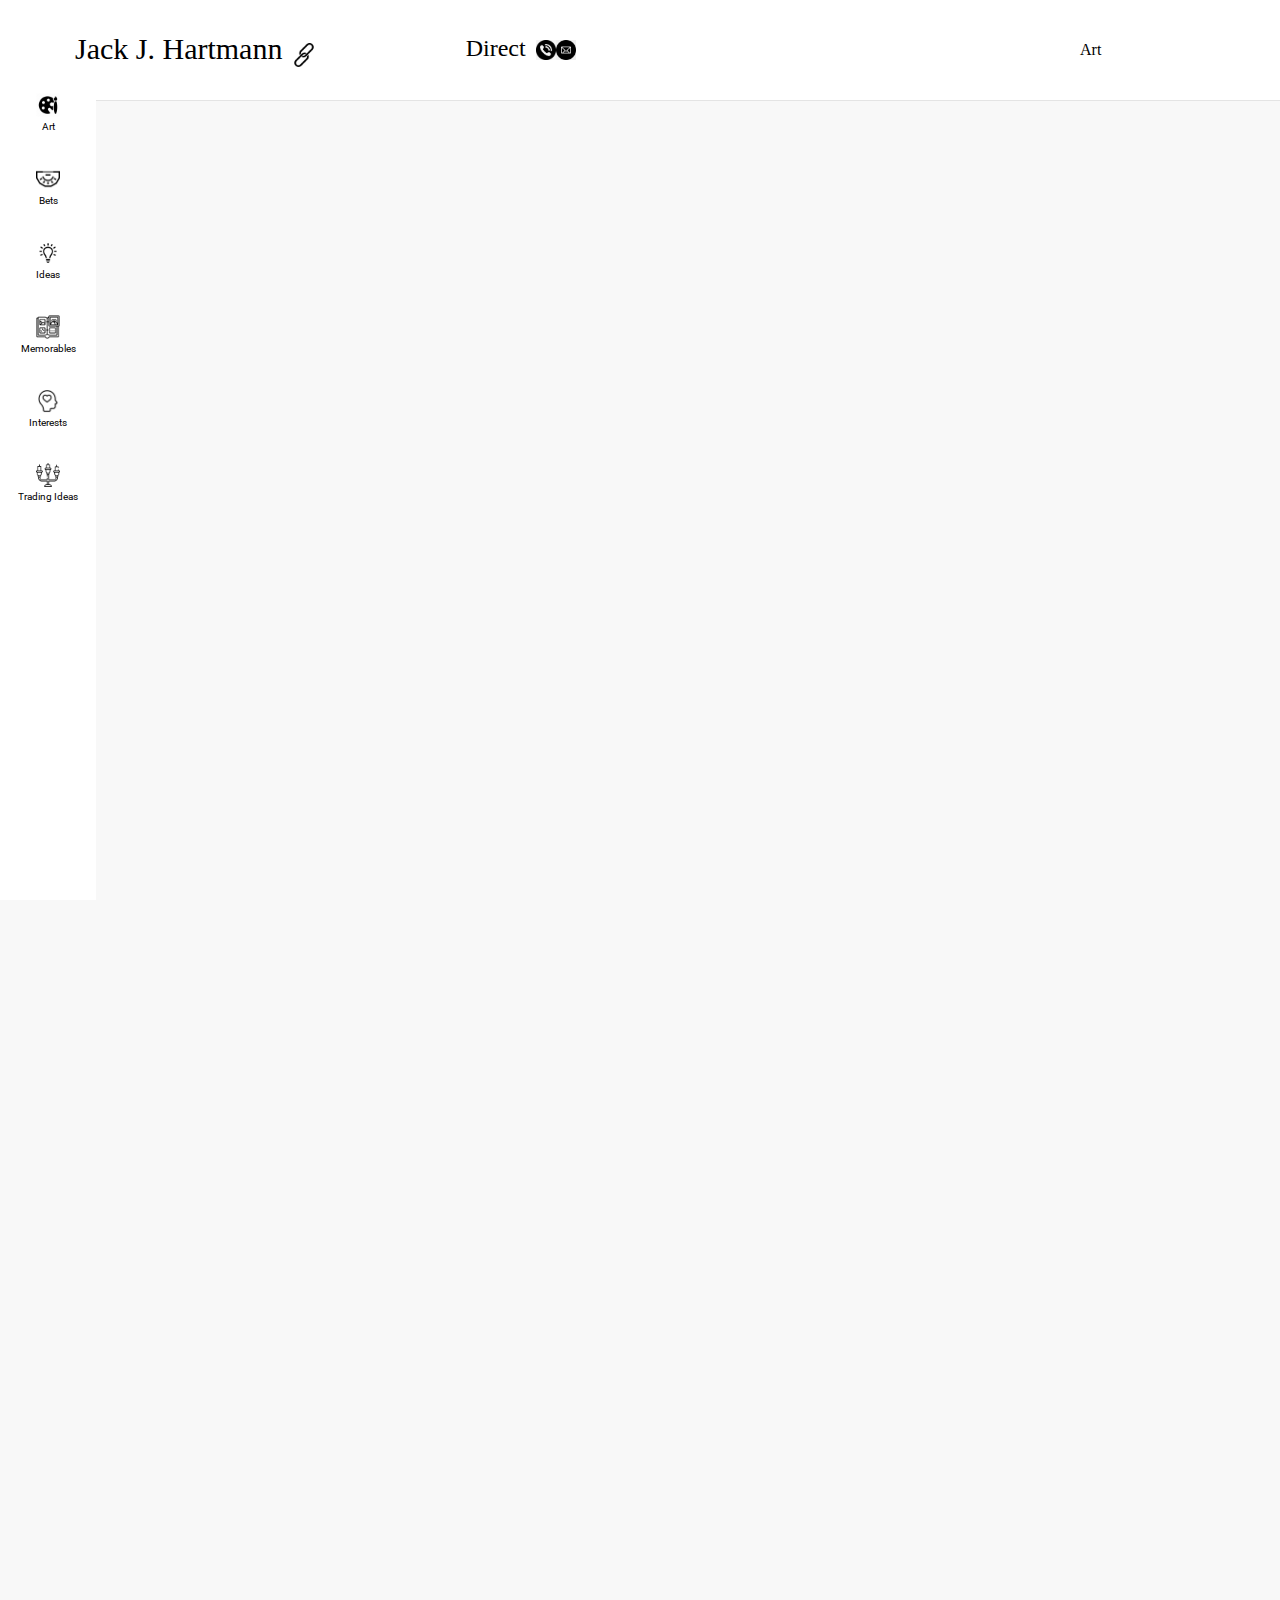
==== art.html @ b23e01bb "Add files via upload" ====
<!DOCTYPE html>
<html>
  <head>
    <title>Jack Hartmann</title>

    <link rel="preconnect" href="https://fonts.googleapis.com">
    <link rel="preconnect" href="https://fonts.gstatic.com" crossorigin>
    <link href="https://fonts.googleapis.com/css2?family=Roboto:wght@400;500;700&display=swap" rel="stylesheet">
    <link rel="preconnect" href="https://fonts.googleapis.com">
    <link rel="preconnect" href="https://fonts.gstatic.com" crossorigin>
    <link href="https://fonts.googleapis.com/css2?family=Satisfy&display=swap" rel="stylesheet">
    <link rel="stylesheet" href="styles/general.css">
    <link rel="stylesheet" href="styles/mainbody.css">
    <link rel="stylesheet" href="styles/header.css">
    <link rel="stylesheet" href="styles/sidebar.css">

  </head>
  <body>
    <div class="header">
      <div class="left-section">
        <div class="name-link">
          <a href="./index.html">
            <div class="my-name">Jack J. Hartmann</div>
          </a>
        </div>

        <div class="links-icon-container">
          <button class="links-button">        
            <img class="links-icon" 
            src="icons/links-icon.webp">
            <div class="tooltip"> 
              <div class="twitter">Twitter: &#64; jackhartmann</div>
            </div>
          </button>
        </div>

      </div>
      
      <div class="middle-section">
        <div class="direct">
          Direct
        </div>
        <button class="phone-number-button">
          <img class="phone-number-icon" src="icons/phone-number-icon.jpg">
          <div class="tooltip">(651)-274-2830</div>
        </button>
        <button class="email-address-button">
          <img class="email-address-icon" src="icons/email-address-icon.png">
          <div class="tooltip">jackhartmann1997@gmail.com</div>
        </button>
      </div>

      <div class="right-section">
        <div class="Credentials">
          Art
        </div>
      </div>
    
    </div>


    <div class="sidebar">
      <div class="sidebar-link">
        <img src="icons/art-icon.jpg">
        <a href="./art.html">
          <div>Art</div>
        </a>
      </div>
      <div class="sidebar-link">
        <img src="icons/bets-icon.png">
        <a href="./bets.html">
          <div>Bets</div>
        </a>
      </div>
      <div class="sidebar-link">
        <img src="icons/white-ideas.png">
        <a href="./ideas.html">
          <div>Ideas</div>
        </a>
      </div>
      <div class="sidebar-link">
        <img src="icons/memories.png">
        <a href="./memorables.html">
          <div>Memorables</div>
        </a>
      </div>
      <div class="sidebar-link">
        <img src="icons/passion-icon.png">
        <a href="./passions.html">
          <div>Interests</div>
        </a>
      </div>
      <div class="sidebar-link">
        <img src="icons/candles-icon.png">
        <a href="./tradingideas.html">
          <div>Trading Ideas</div>
        </a>
      </div>

    </div>
   

    <div class="video-grid" >

    </div>
    

  </body>
</html>
---- styles/general.css ----
p{
  font-family: Roboto, Arial; 
  margin-top: 0;
  margin-bottom: 0;
}

body{
  margin: 0; 
  padding-top: 80px; 
  padding-left: 96px; 
  padding-right: 24px; 
  background-color: rgb(248,248,248);
  padding-bottom: 3000px;
}
---- styles/mainbody.css ----
.thumbnail{
  width: 100%; 
}



.video-title{
  margin-top: 0; 
  font-size: 14px;
  font-weight: 500; 
  line-height: 20px; 
  margin-bottom: 10px; 
}


.video-info-grid{
  display: grid;
  grid-template-columns: 50px 1fr;
}



.channel-picture{

}

.video-info{

}

.profile-picture{
  width: 36px; 
  border-radius: 50px
}

.thumbnail-row{
  margin-bottom: 8px;
  position: relative; 
}

.video-author, 
.video-stats{
  font-size: 12px; 
  color: rgb(96,96,96);
}

.video-author{
  margin-bottom: 4px; 
}

.video-grid{
  display: grid;
  grid-template-columns: 1fr 1fr 1fr; 
  column-gap: 16px; 
  row-gap: 40px; 
}

.video-time{
  font-family: Roboto, Arial;
  font-size: 12px; 
  font-weight: 500; 
  padding-left: 4px;
  padding-right: 4px;
  padding-top: 4px;
  padding-bottom: 4px;
  border-radius: 2px; 
  background-color: black;
  color: white; 
  position: absolute; 
  bottom: 8px;
  right: 5px; 
}
---- styles/header.css ----
.header{
  height: 100px;

  display: flex; 
  flex-direction: row; 
  justify-content: space-between; 
  position: fixed; 
  top: 0;
  left: 0;
  right: 0; 
  z-index: 100; 
  background-color: white;
  border-bottom-width: 1px; 
  border-bottom-style: solid;
  border-bottom-color: rgb(228,228,228);
}

.left-section{
  margin-left: 75px;
  display: flex;
  align-items: center; 
}

.name-link a{
  color: black;
  text-decoration: none;
}

.links-button{
  margin-left: 10px; 
  margin-top: 10px; 
  height: 24px;
  width: 24px;
  border-style: none; 
  position: relative; 
  display: flex;
  justify-content: center; 
  align-items: center; 
  background-color: white;
  cursor: pointer;
}

.links-button .tooltip {
  position: absolute; 
  background-color: grey; 
  color: white; 
  padding-top: 4px; 
  padding-bottom: 4px; 
  padding-left: 8px; 
  padding-right: 8px; 
  border-radius: 2px; 
  font-size: 12px; 
  bottom: -30px; 
  opacity: 0; 
  transition: opacity 0.15s; 
  pointer-events: none; 
  white-space: nowrap;
}

.links-button:hover .tooltip {
  opacity: 1; 
}

.my-name{
  height: 36px; 
  font-size: 30px; 
}



.links-icon{
  height: 24px;
  margin-left: 24px;
  margin-right: 20px; 
  position: absolute; 
  right: -22px;
  padding-left: 2px; 
  padding-right: 2px; 
  padding-top: 2px;
  padding-bottom: 2px; 


}

.links-icon-container{
  position: relative; 
}


.middle-section{
  flex: 1; 
  margin-left: 70px; 
  margin-right: 35px; 
  max-width: 500px; 
  display: flex;
  align-items: center; 
}

.direct{
  height: 30px; 
  font-size: 24px; 
  background-color: white;
  margin-right: 10px; 
}


.phone-number-button{
  height: 20px;
  width: 20px;
  border-style: none; 
}

.phone-number-icon{
  height: 20px;
}

.email-address-button{
  height: 20px;
  width: 20px;
  border-style: none; 
}

.email-address-icon{
  height: 20px;
}

.phone-number-button, 
.email-address-button{
  position: relative; 
  display: flex;
  justify-content: center; 
  align-items: center; 
}

.phone-number-button .tooltip, .email-address-button .tooltip {
  position: absolute; 
  background-color: grey; 
  color: white; 
  padding-top: 4px; 
  padding-bottom: 4px; 
  padding-left: 8px; 
  padding-right: 8px; 
  border-radius: 2px; 
  font-size: 12px; 
  bottom: -30px; 
  opacity: 0; 
  transition: opacity 0.15s; 
  pointer-events: none; 
  white-space: nowrap;
}

.phone-number-button:hover .tooltip, .email-address-button:hover .tooltip {
  opacity: 1; 
}



.right-section{
  width: 180px; 
  margin-right: 20px; 
  display: flex;
  align-items: center; 
  justify-content: space-between;
  margin-right: 20px; 
  flex-shrink: 0;
}
---- styles/sidebar.css ----
.sidebar{
  position: fixed; 
  left: 0; 
  bottom: 0;
  top: 70px; 
  background-color: white;
  width: 96px; 
  z-index: 200; 
  padding-top: 5px; 
}

.sidebar-link a{
color:black; 
text-decoration: none;
}

.sidebar-link{
  height: 74px; 
  display: flex;
  justify-content: center; 
  align-items: center; 
  flex-direction: column; 
  cursor: pointer; 
}

.sidebar-link:hover {
  background-color: rgb(235,235,235); 
}

.sidebar-link img {
  height: 24px; 
  margin-bottom: 4px; 
}

.sidebar-link div{
  font-family: Roboto, Arial;
  font-size: 10px; 
}
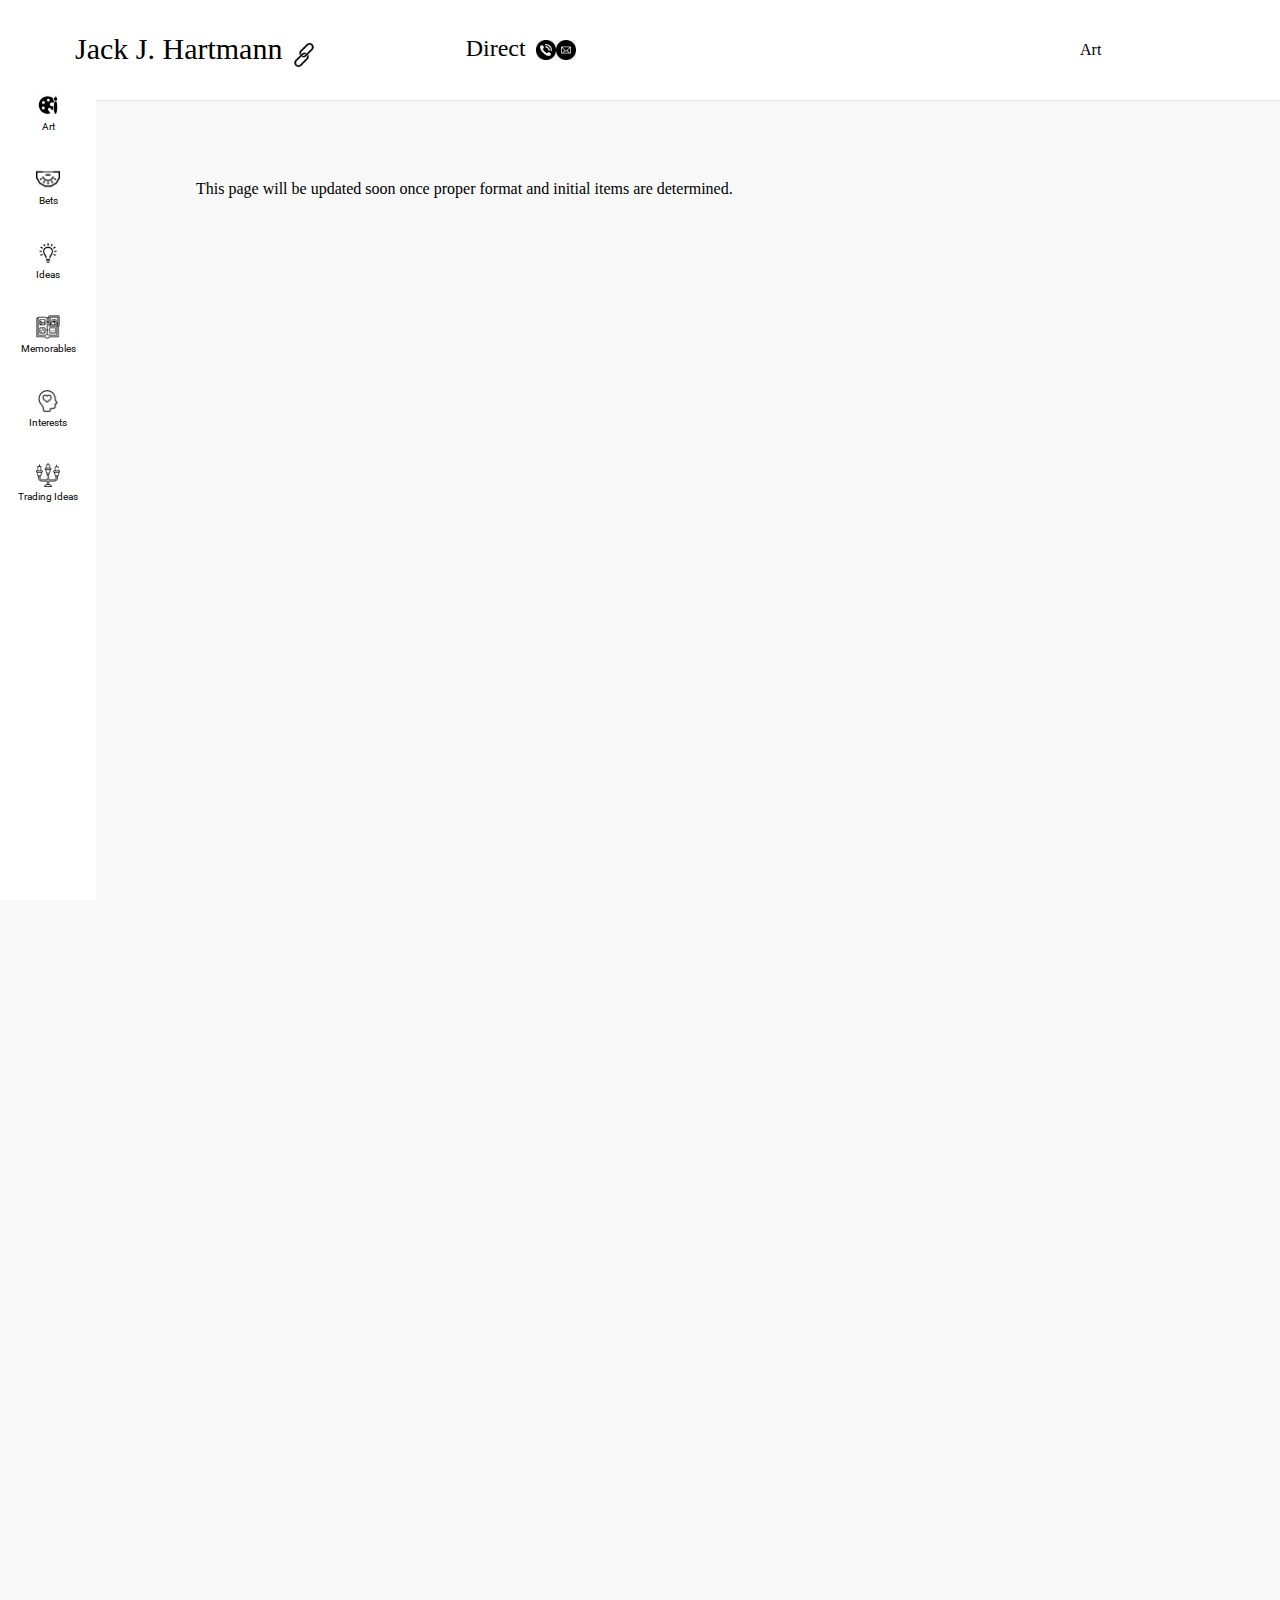
==== commit fe95e11c: "Add files via upload" ====
--- a/art.html
+++ b/art.html
@@ -100,8 +100,8 @@
     </div>
    
 
-    <div class="video-grid" >
-
+    <div class="art-body" >
+      This page will be updated soon once proper format and initial items are determined. 
     </div>
     
 
--- a/styles/mainbody.css
+++ b/styles/mainbody.css
@@ -71,4 +71,82 @@
   position: absolute; 
   bottom: 8px;
   right: 5px; 
+}
+
+.bet-list{
+  padding-top: 100px; 
+  padding-left: 100px; 
+}
+
+.bet-1-description{
+  padding-left: 40px; 
+  padding-top: 40px; 
+}
+
+.BTC-sim{
+padding-left: 40px; 
+padding-top: 40px; 
+}
+
+.BTC-sim-description{ 
+  padding-top: 40px; 
+}
+
+.ideas-list{
+  padding-top: 100px; 
+  padding-left: 100px; 
+}
+
+.Tesla-Chart-Img{
+  padding-top: 40px; 
+  padding-left: 40px; 
+}
+
+.Tesla-Chart{
+  width:1000px; 
+}
+
+.tesla-chart-description{
+  padding-top: 40px; 
+}
+
+.tesla-chart-closing{
+  padding-top: 20px; 
+}
+
+.btc-luck{
+  padding-top: 80px; 
+}
+
+.btc-chart-img{
+  padding-top: 40px; 
+  padding-left:40px;
+}
+
+.btc-chart{
+  width: 1000px; 
+}
+
+.btc-chart-description{
+  padding-top: 40px; 
+}
+
+.interests-body{
+  padding-top: 100px;
+  padding-left: 100px; 
+}
+
+.memorables-body{
+  padding-left: 100px; 
+  padding-top: 100px; 
+}
+
+.ideas-body{
+  padding-left: 100px; 
+  padding-top: 100px; 
+}
+
+.art-body{
+  padding-left: 100px; 
+  padding-top: 100px; 
 }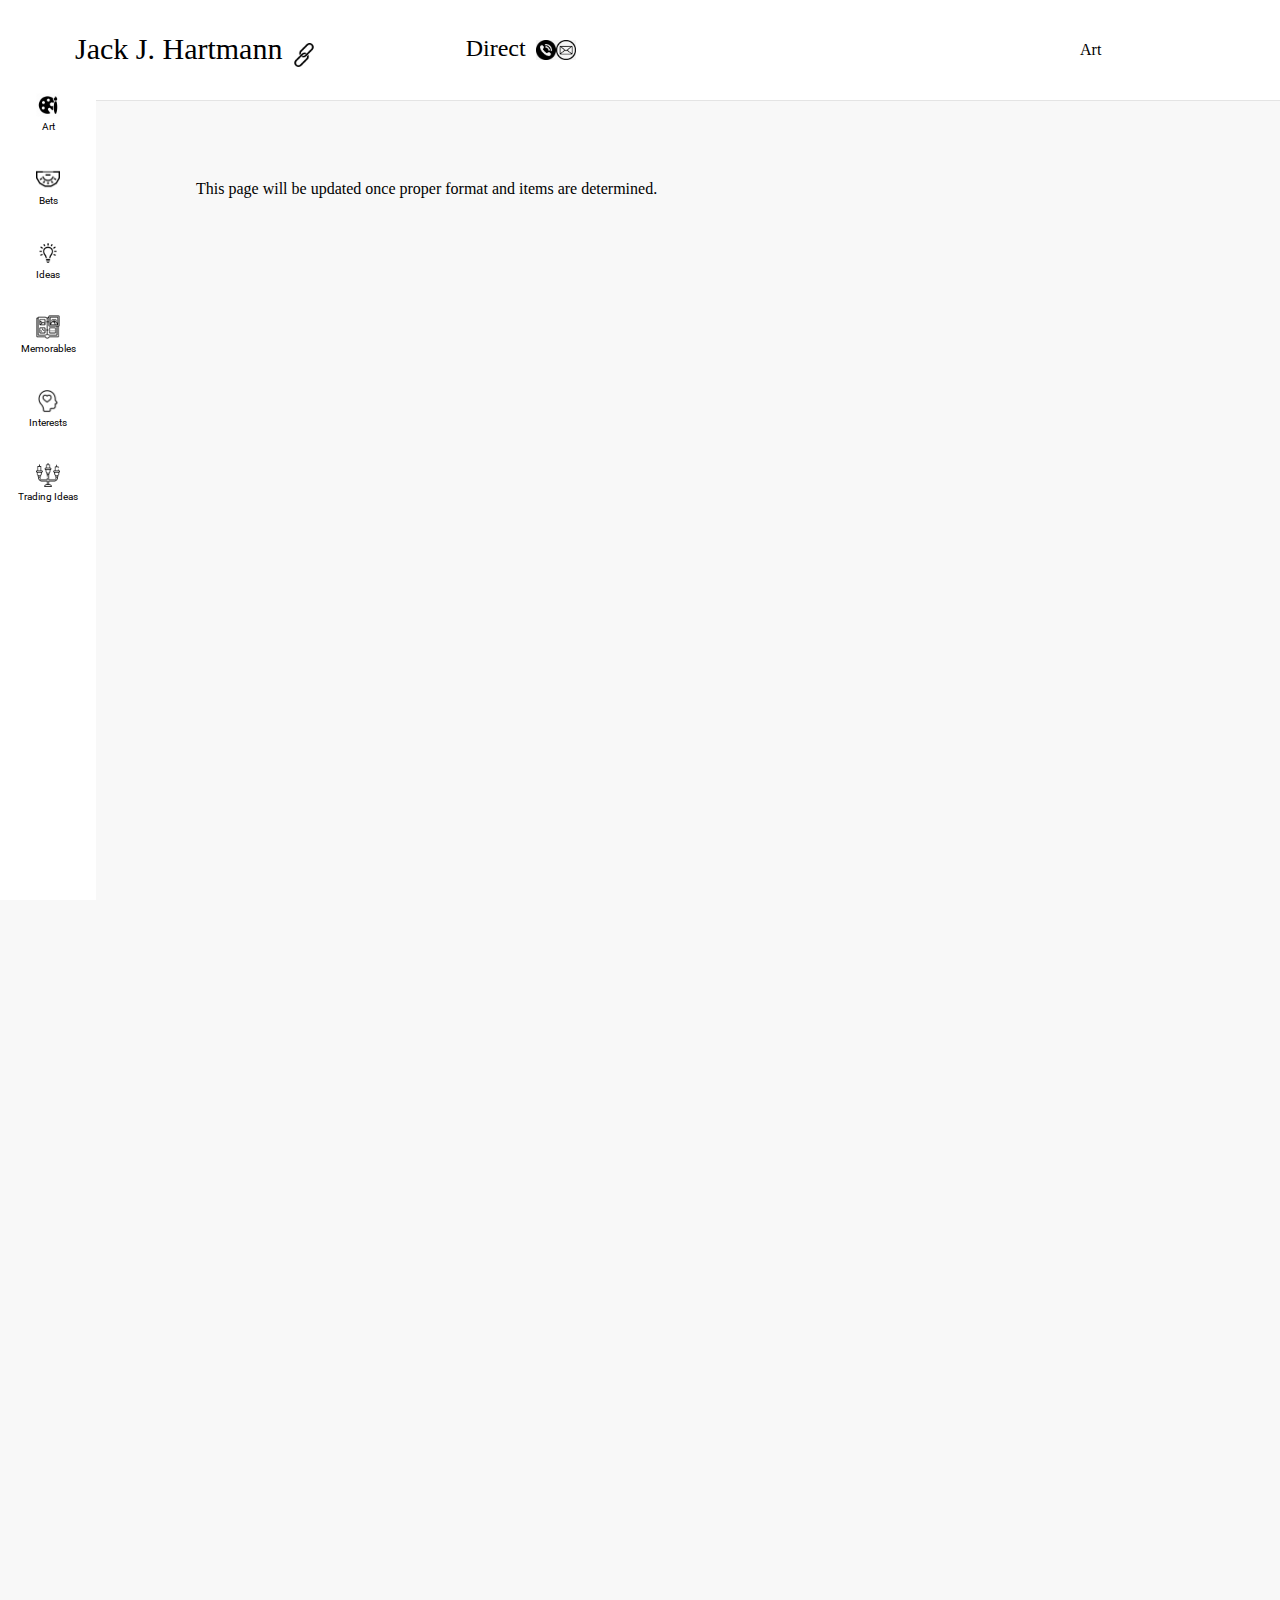
==== commit 07b1af66: "Add files via upload" ====
--- a/art.html
+++ b/art.html
@@ -45,7 +45,7 @@
           <div class="tooltip">(651)-274-2830</div>
         </button>
         <button class="email-address-button">
-          <img class="email-address-icon" src="icons/email-address-icon.png">
+          <img class="email-address-icon" src="icons/email-address-icon.jpg">
           <div class="tooltip">jackhartmann1997@gmail.com</div>
         </button>
       </div>
@@ -101,7 +101,7 @@
    
 
     <div class="art-body" >
-      This page will be updated soon once proper format and initial items are determined. 
+      This page will be updated once proper format and items are determined. 
     </div>
     
 
--- a/styles/mainbody.css
+++ b/styles/mainbody.css
@@ -73,12 +73,17 @@
   right: 5px; 
 }
 
-.bet-list{
+.bet-list,
+.ideas-list{
   padding-top: 100px; 
   padding-left: 100px; 
 }
 
-.bet-1-description{
+.bet-1-description,
+.idea-1-description,
+.idea-2-description, 
+.idea-3-description,
+.idea-1-description-cont{
   padding-left: 40px; 
   padding-top: 40px; 
 }
@@ -149,4 +154,12 @@
 .art-body{
   padding-left: 100px; 
   padding-top: 100px; 
+}
+
+.tesla-update{
+  padding-top: 80px; 
+}
+
+.format-notice{
+  padding-bottom: 20px; 
 }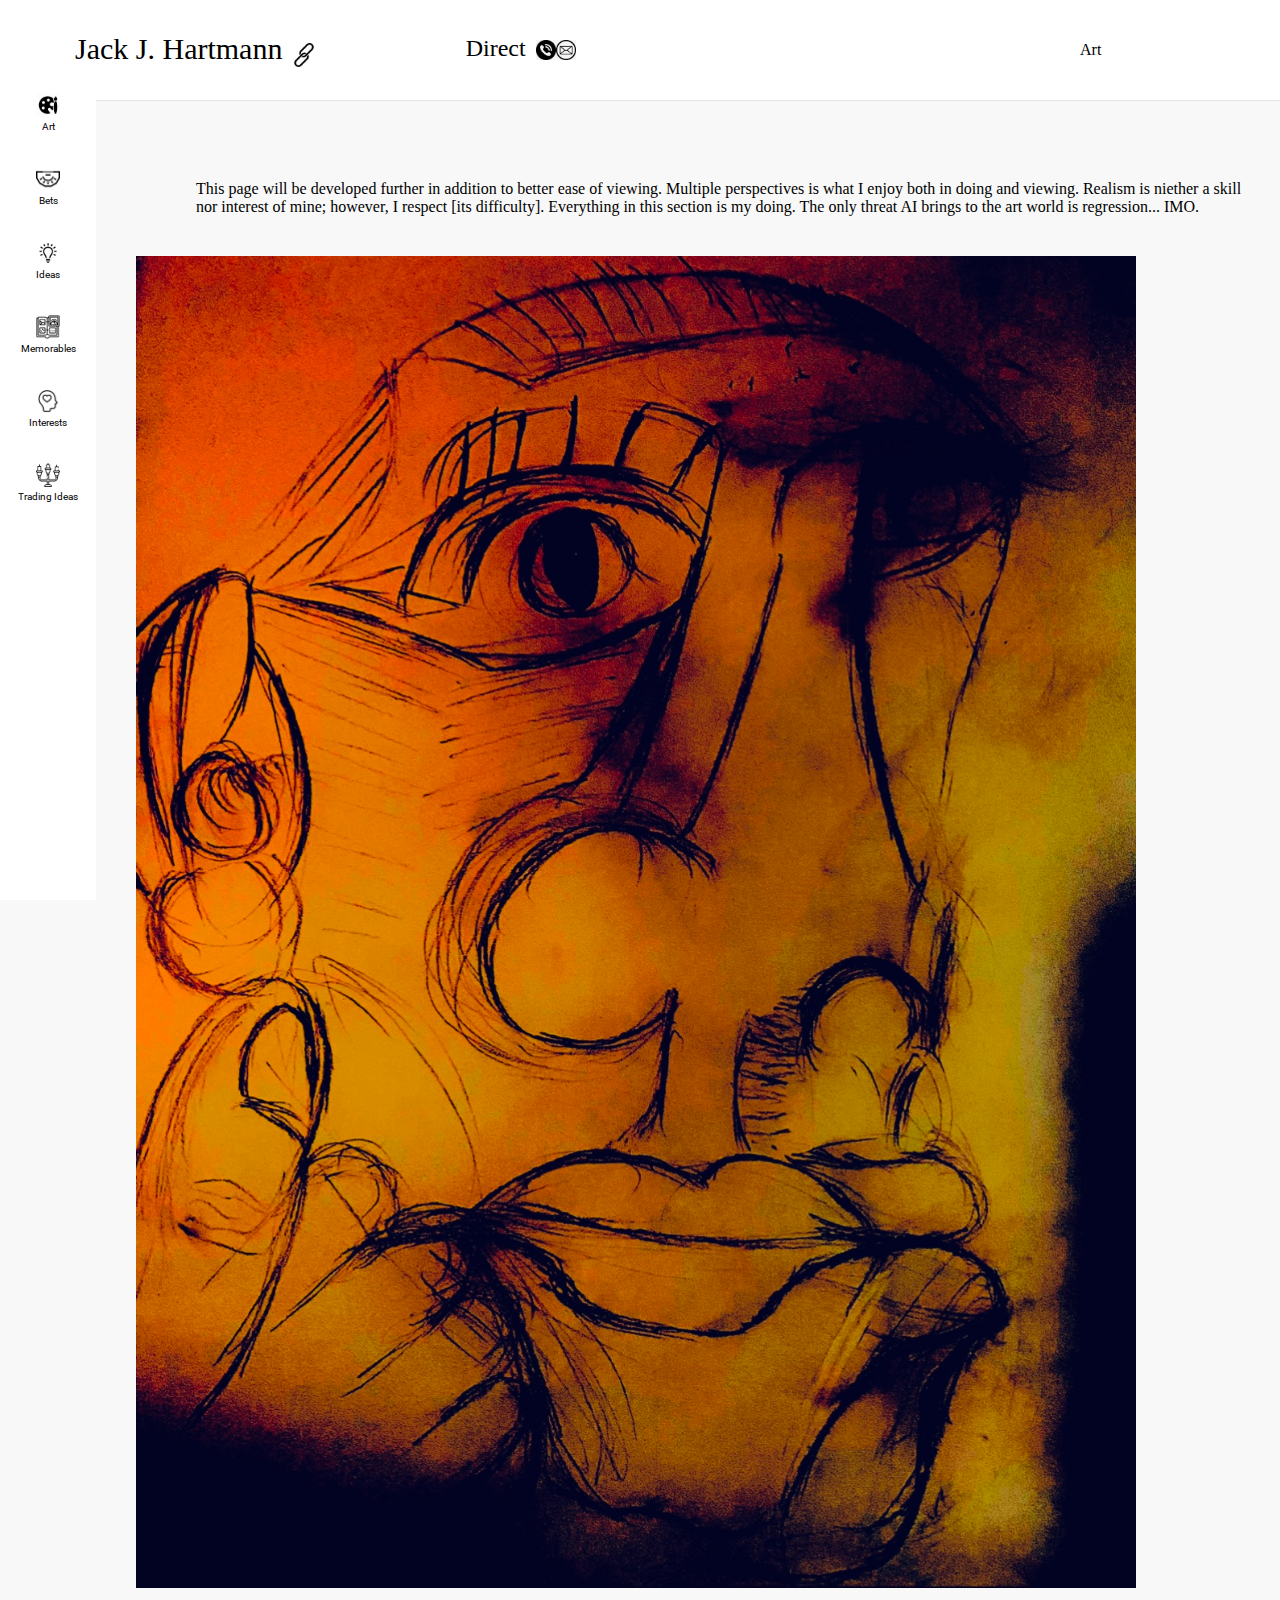
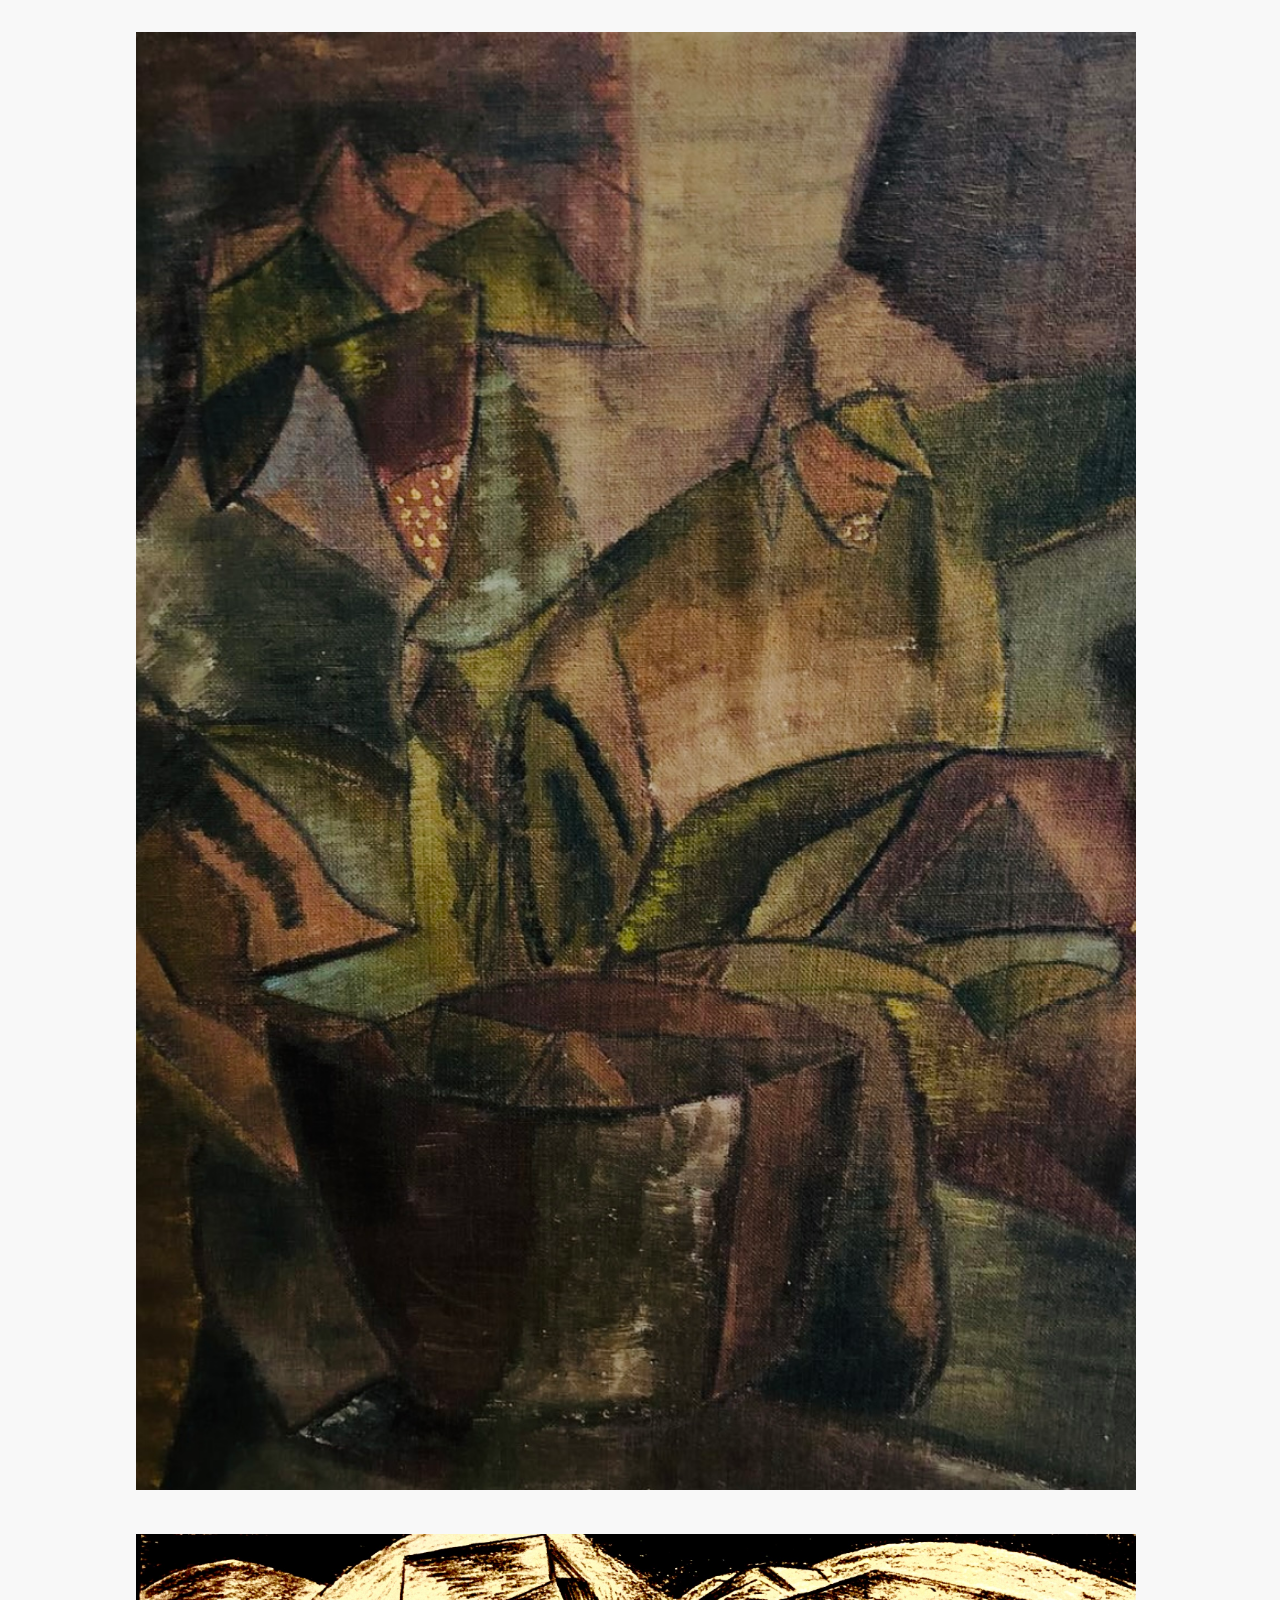
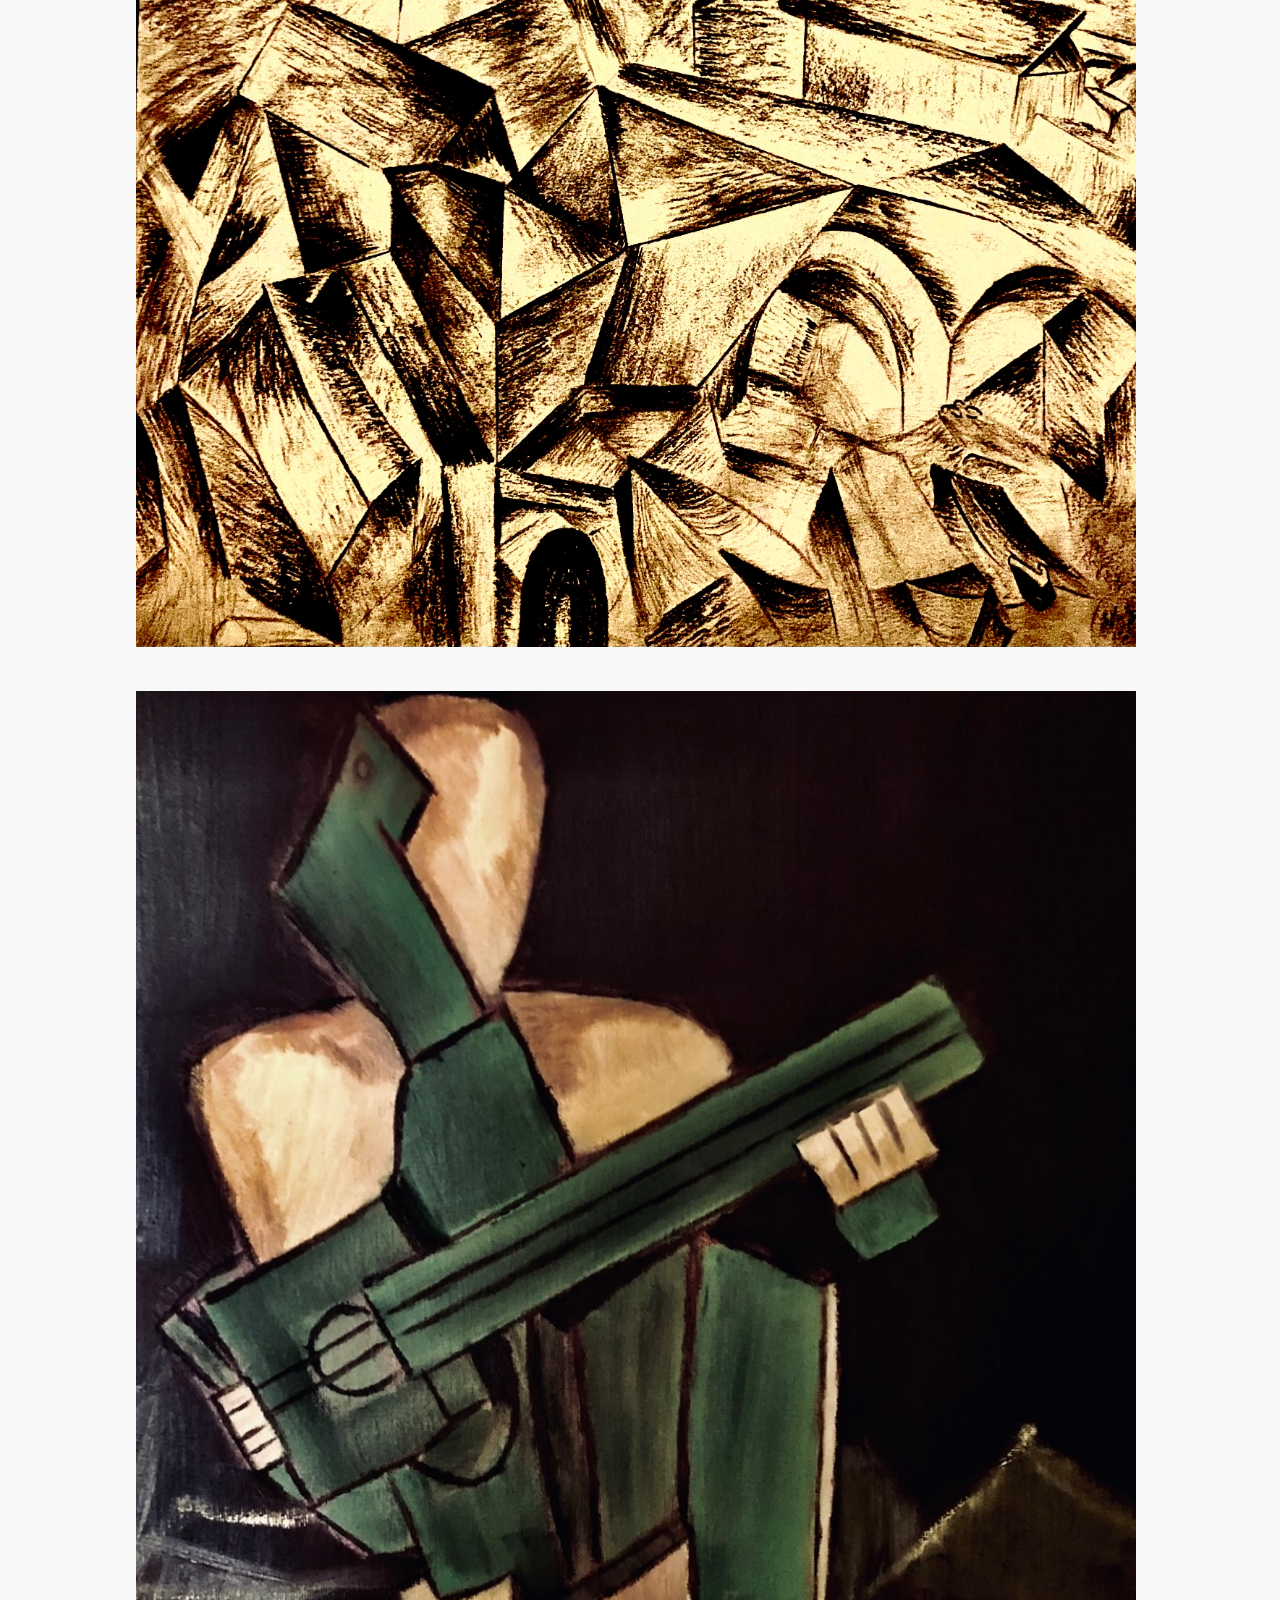
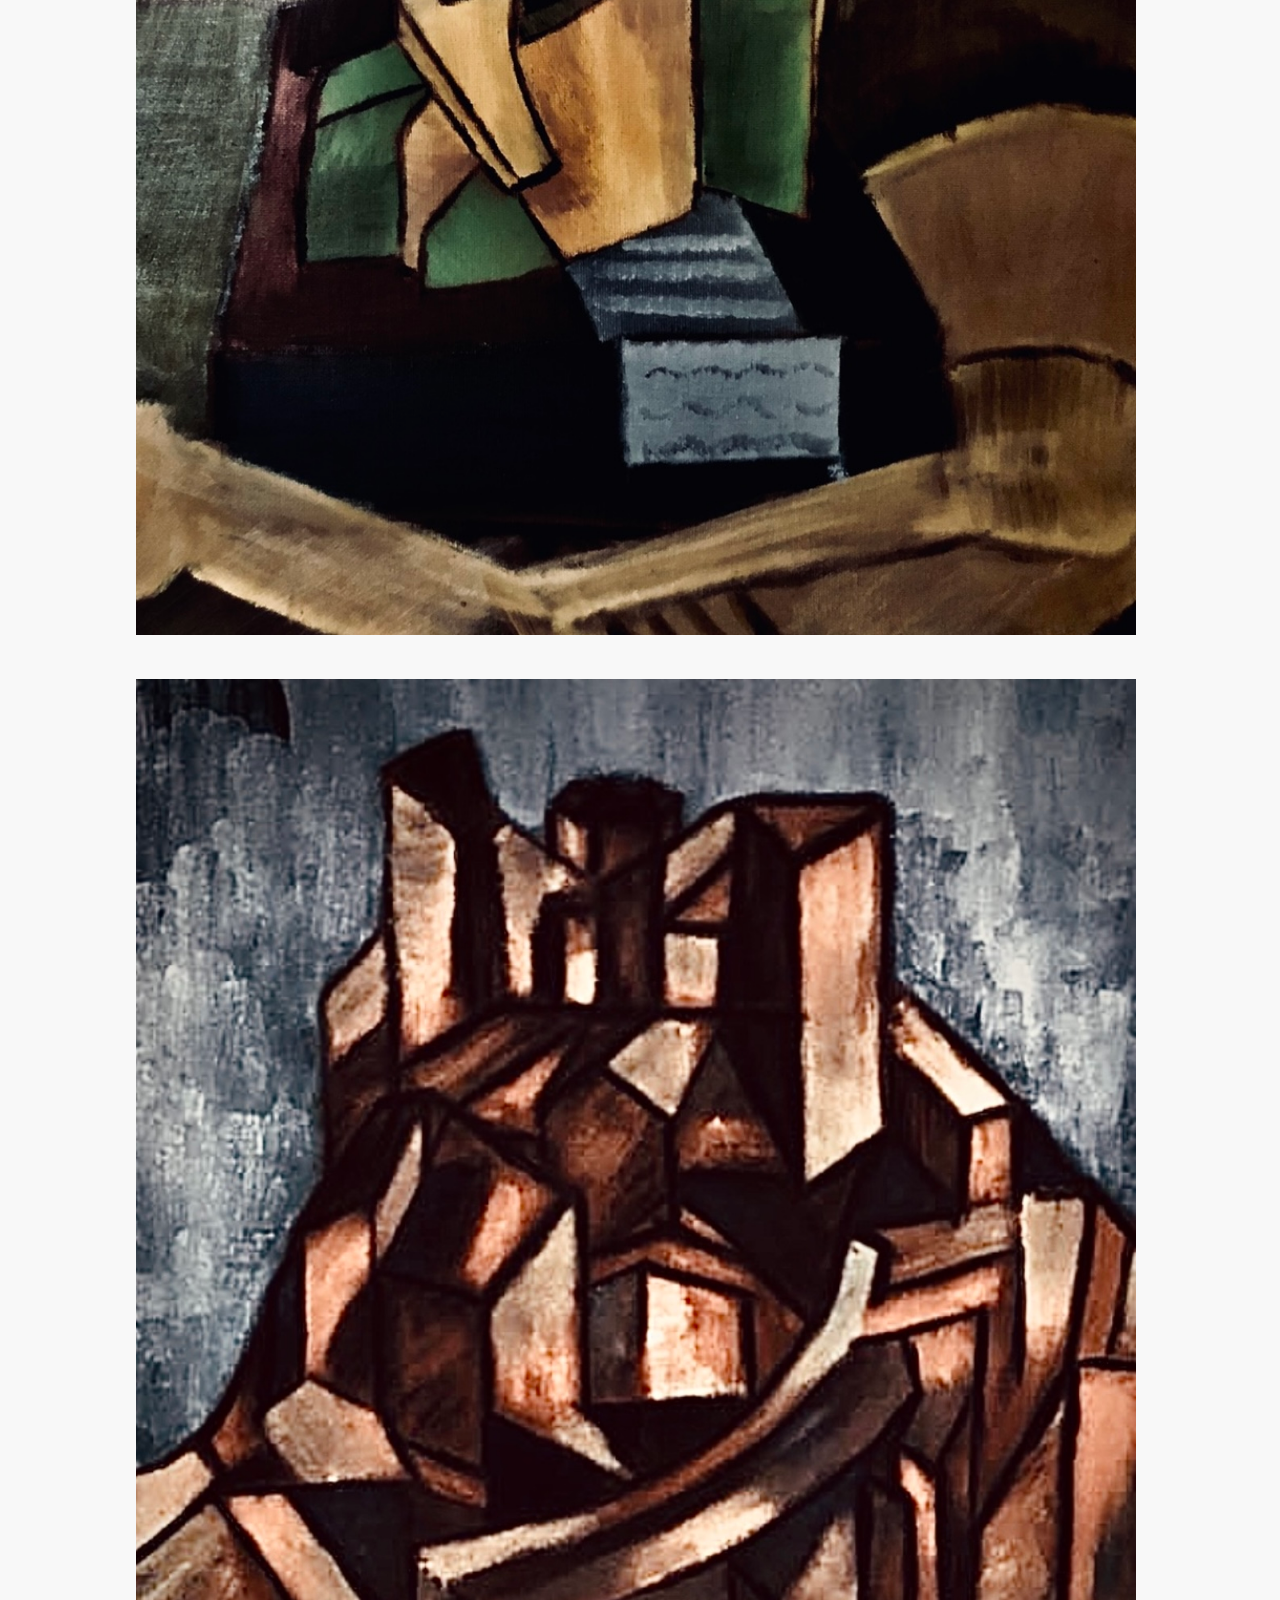
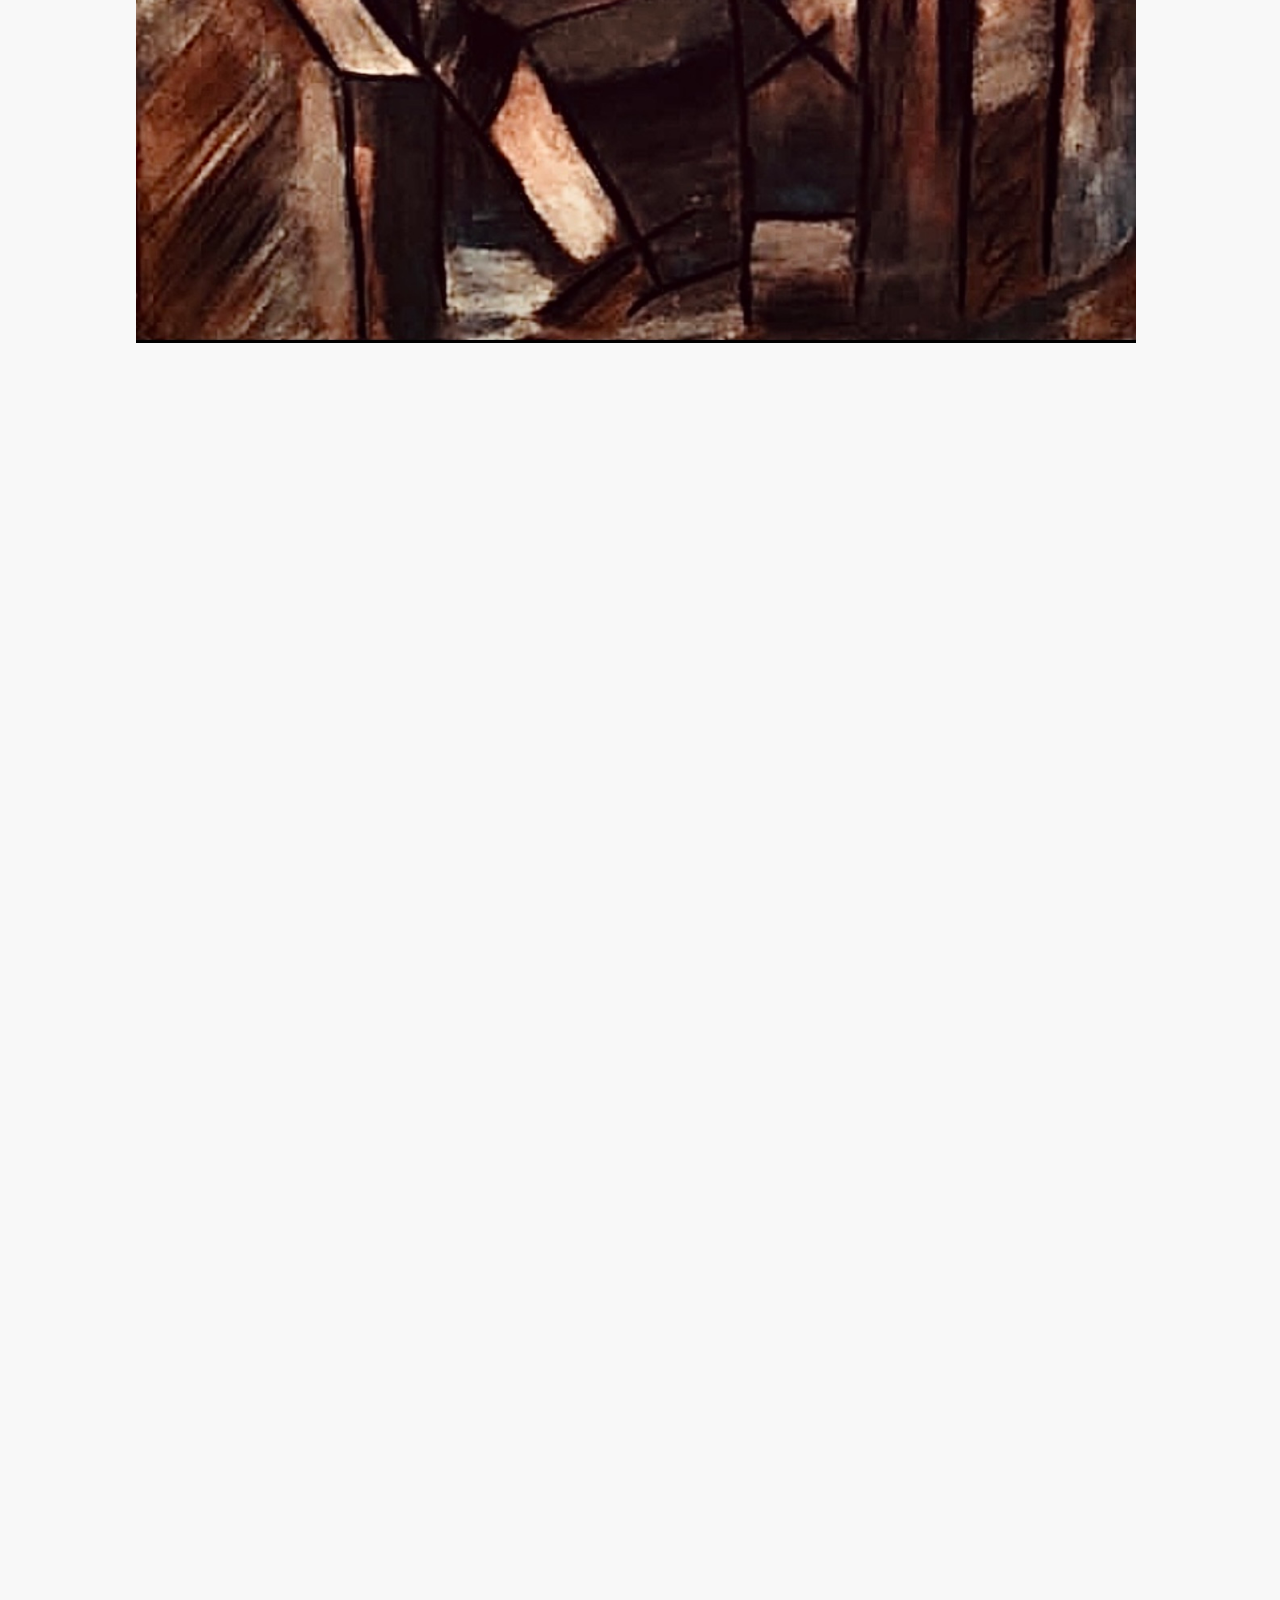
==== commit e81b28a6: "Add files via upload" ====
--- a/art.html
+++ b/art.html
@@ -101,9 +101,24 @@
    
 
     <div class="art-body" >
-      This page will be updated once proper format and items are determined. 
+      This page will be developed further in addition to better ease of viewing. Multiple perspectives is what I enjoy both in doing and viewing. Realism is niether a skill nor interest of mine; however, I respect [its difficulty].
+    Everything in this section is my doing. The only threat AI brings to the art world is regression... IMO. 
     </div>
-    
+    <div class="Art-1-Image">
+      <img class="Art-1" src="icons/Art-1.jpg">
+    </div>
+    <div class="art-3-image">
+      <img class="art-3" src="icons/art-3.jpg">
+    </div>
+    <div class="art-2-image">
+      <img class="art-2" src="icons/art-2.jpg">
+    </div>
+    <div class="art-4-image">
+      <img class="art-4" src="icons/art-4.jpg">
+    </div>
+    <div class="art-5-image">
+      <img class="art-5" src="icons/art-5.jpg">
+    </div>
 
   </body>
 </html>--- a/styles/mainbody.css
+++ b/styles/mainbody.css
@@ -102,12 +102,22 @@
   padding-left: 100px; 
 }
 
-.Tesla-Chart-Img{
+.Tesla-Chart-Img,
+.Art-1-Image,
+.art-2-image,
+.art-3-image,
+.art-4-image,
+.art-5-image{
   padding-top: 40px; 
   padding-left: 40px; 
 }
 
-.Tesla-Chart{
+.Tesla-Chart,
+.Art-1,
+.art-2,
+.art-3,
+.art-4,
+.art-5{
   width:1000px; 
 }
 
@@ -123,16 +133,22 @@
   padding-top: 80px; 
 }
 
-.btc-chart-img{
+.btc-chart-img,
+.ge-chart-img,
+.spx-chart-img{
   padding-top: 40px; 
   padding-left:40px;
 }
 
-.btc-chart{
+.btc-chart,
+.ge-chart,
+.spx-chart{
   width: 1000px; 
 }
 
-.btc-chart-description{
+.btc-chart-description,
+.ge-chart-description,
+.spx-chart-description{
   padding-top: 40px; 
 }
 
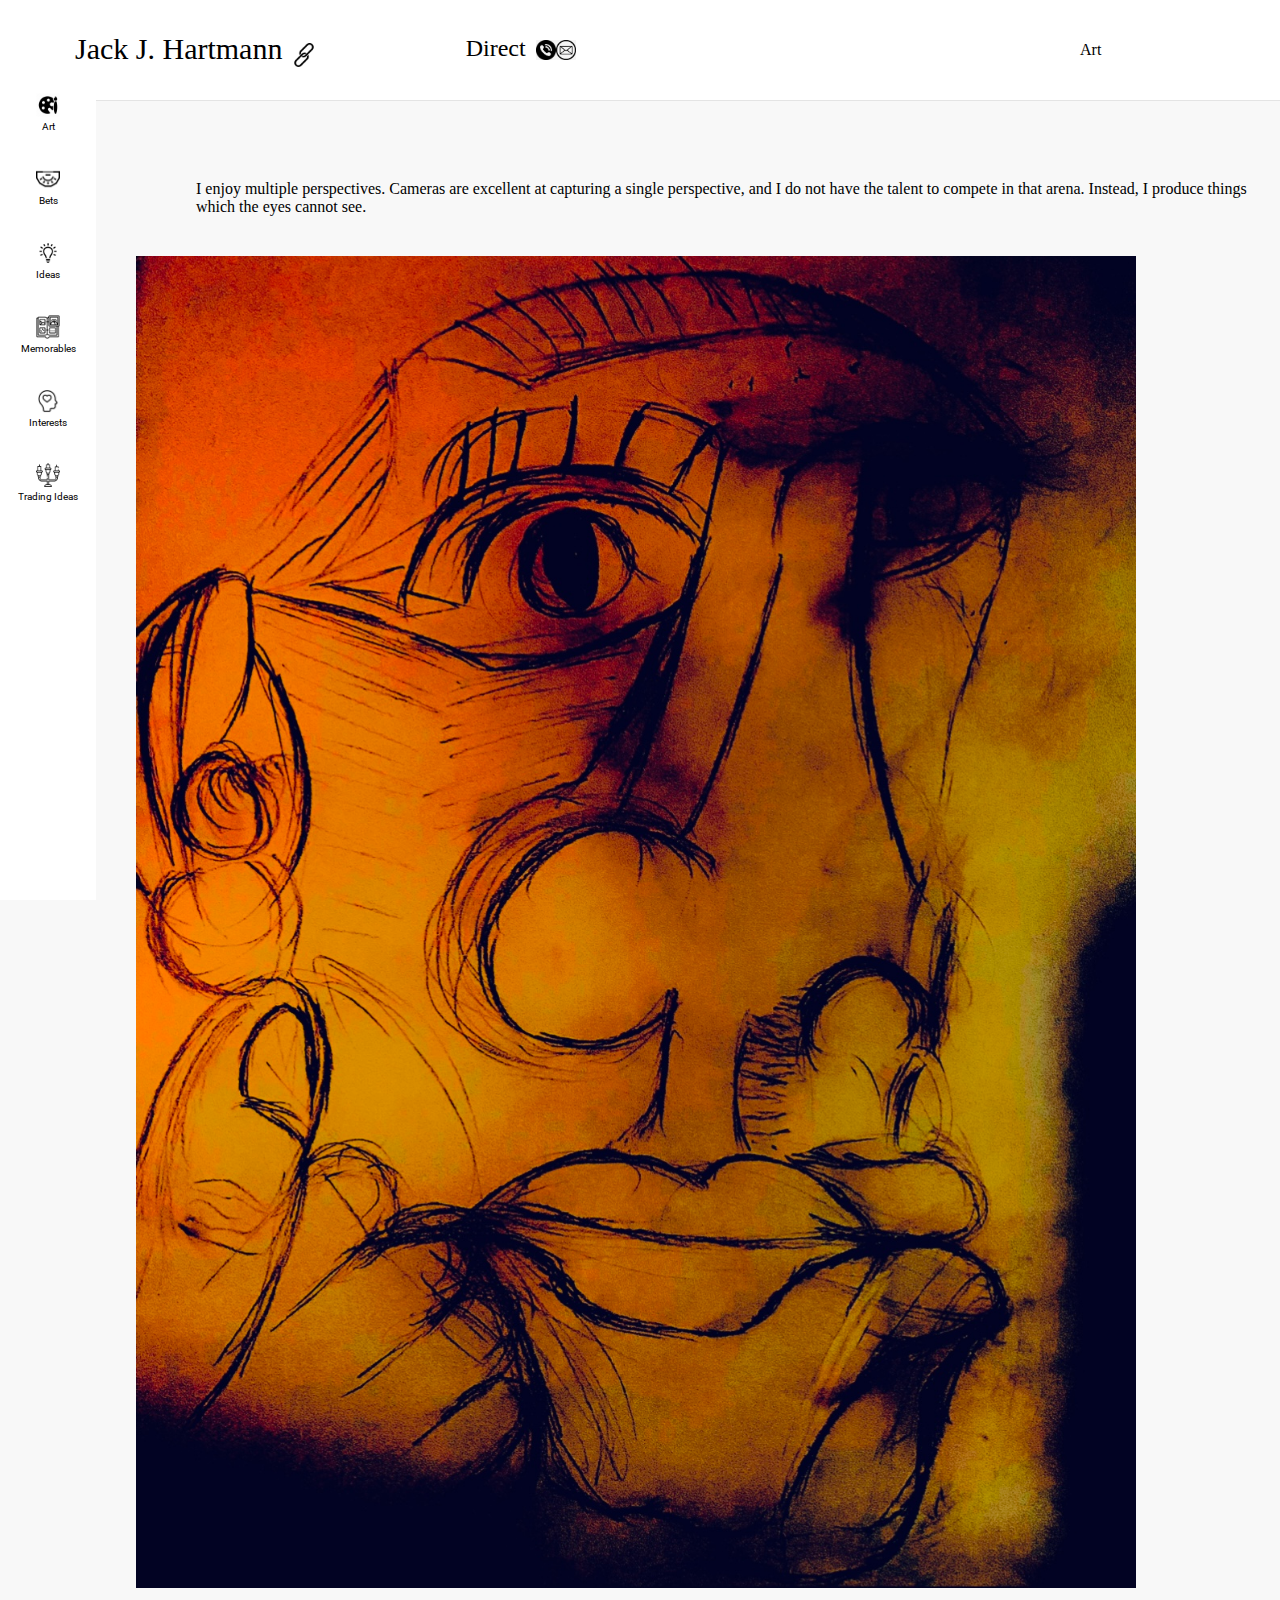
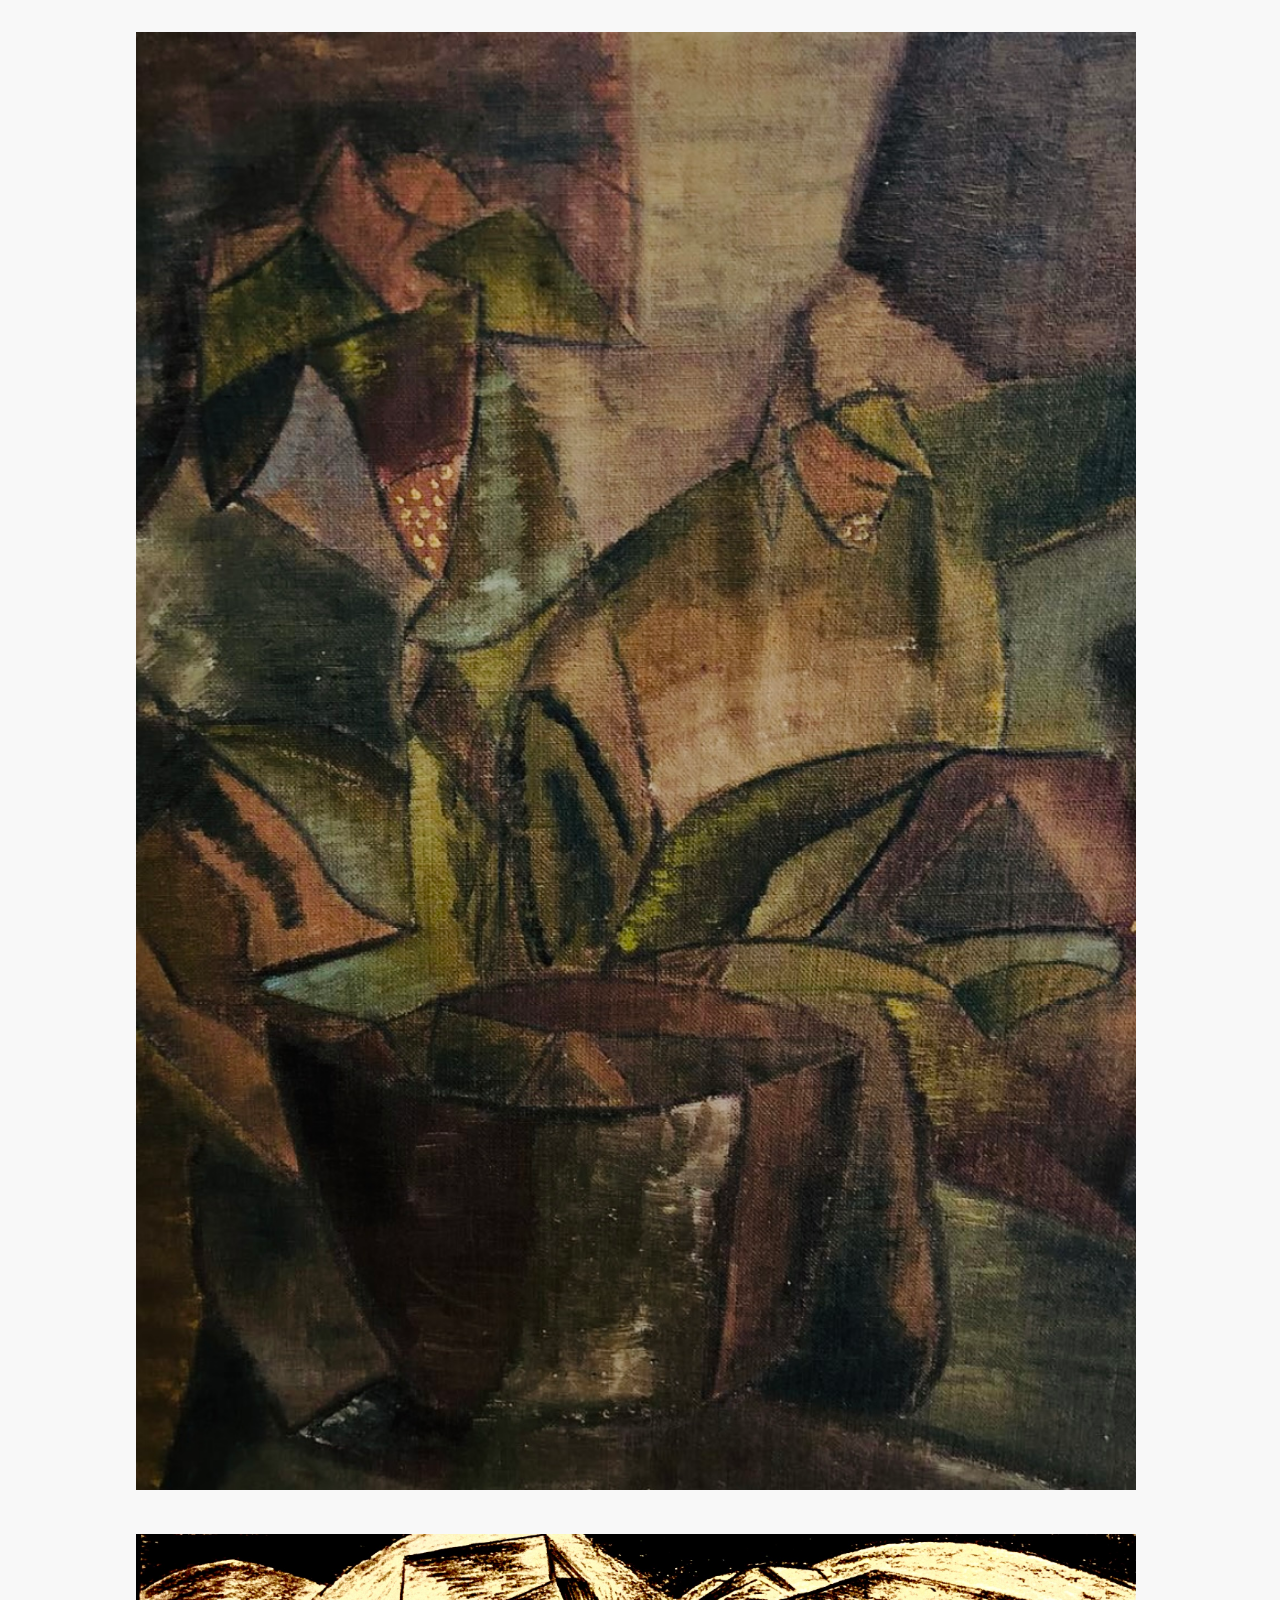
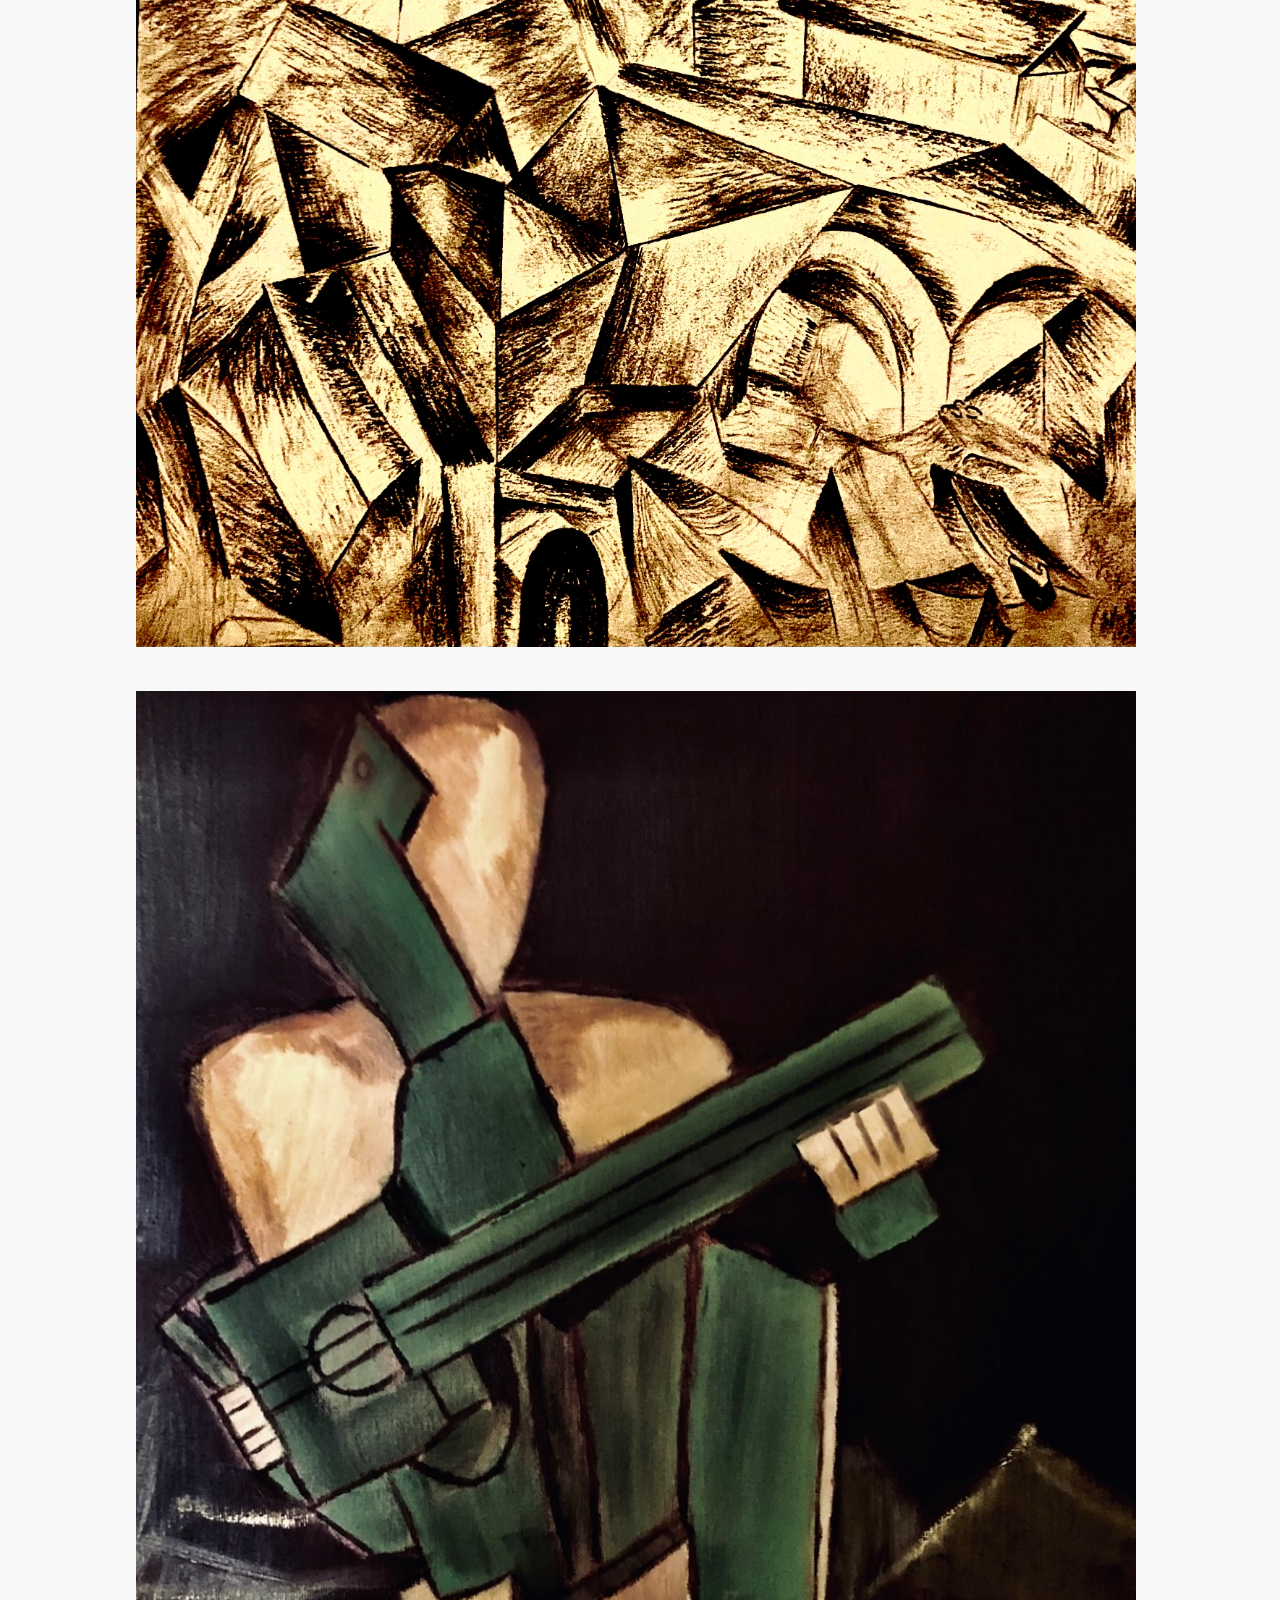
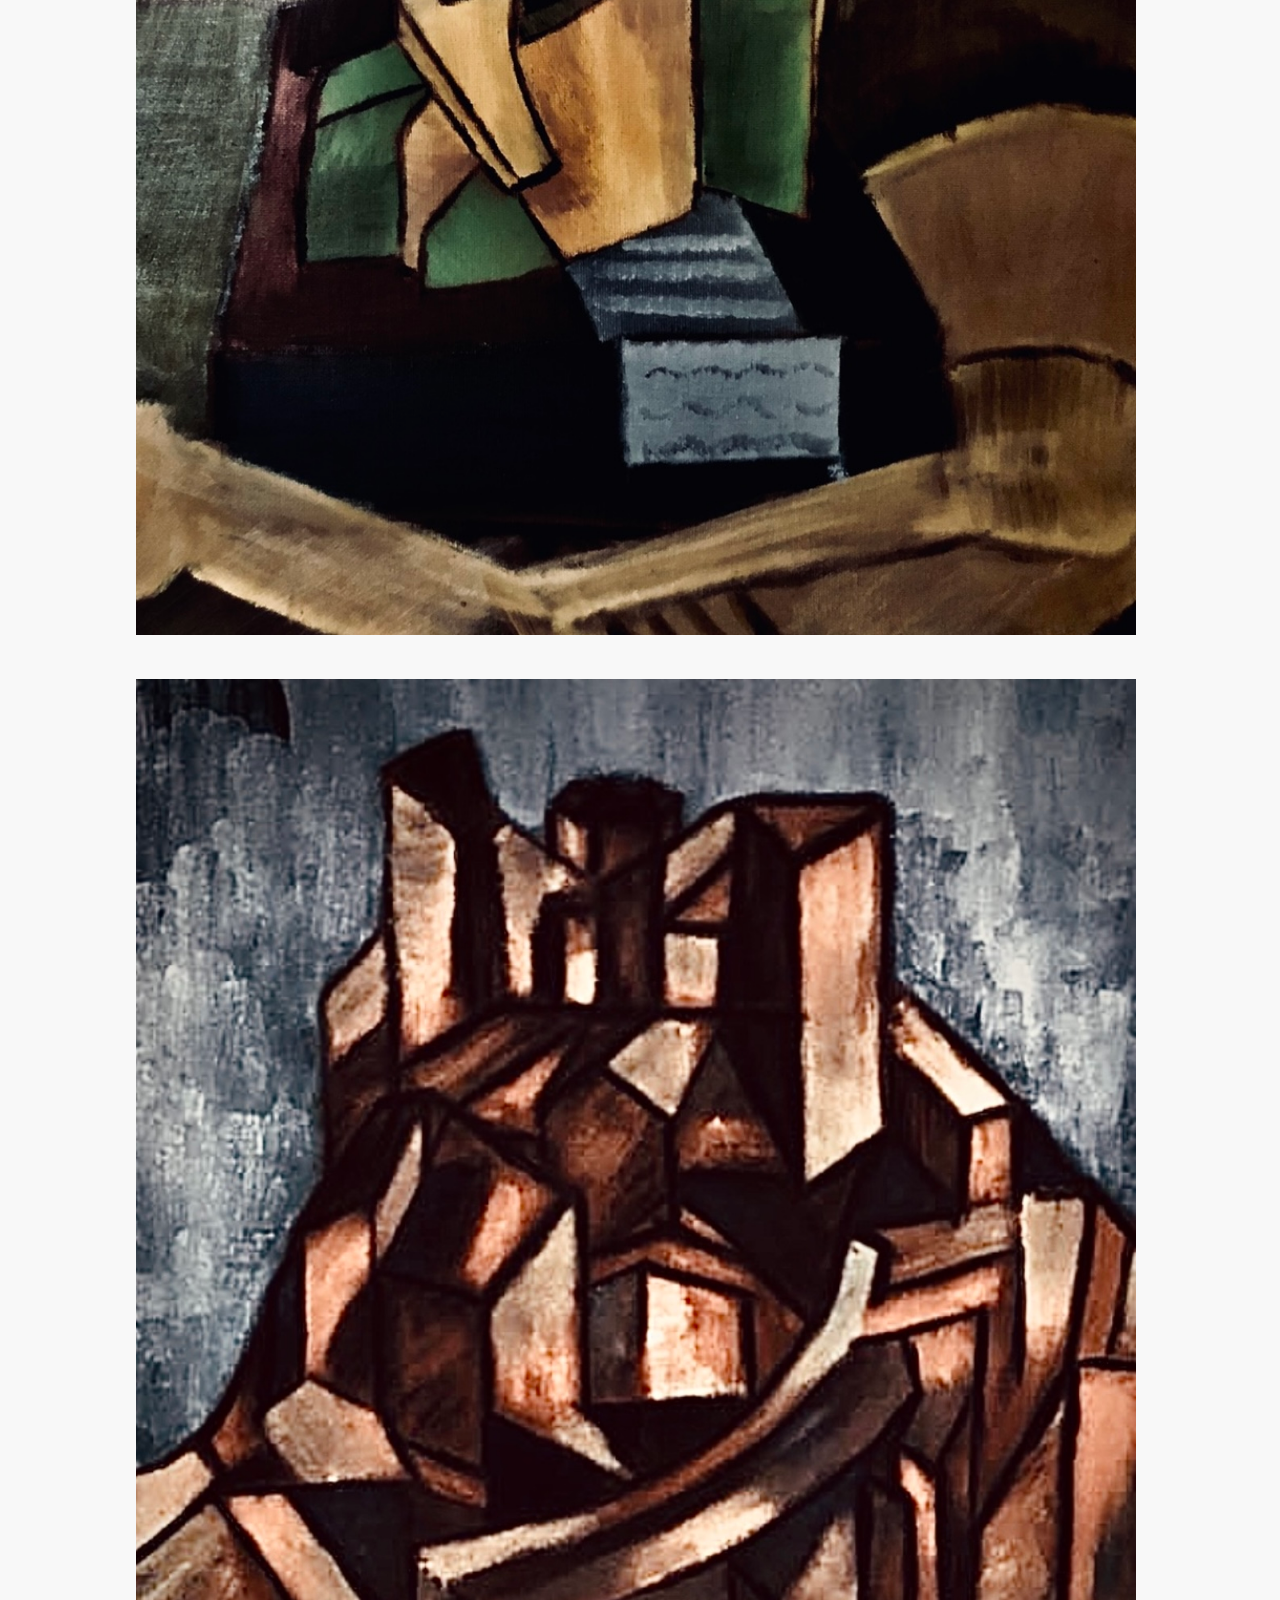
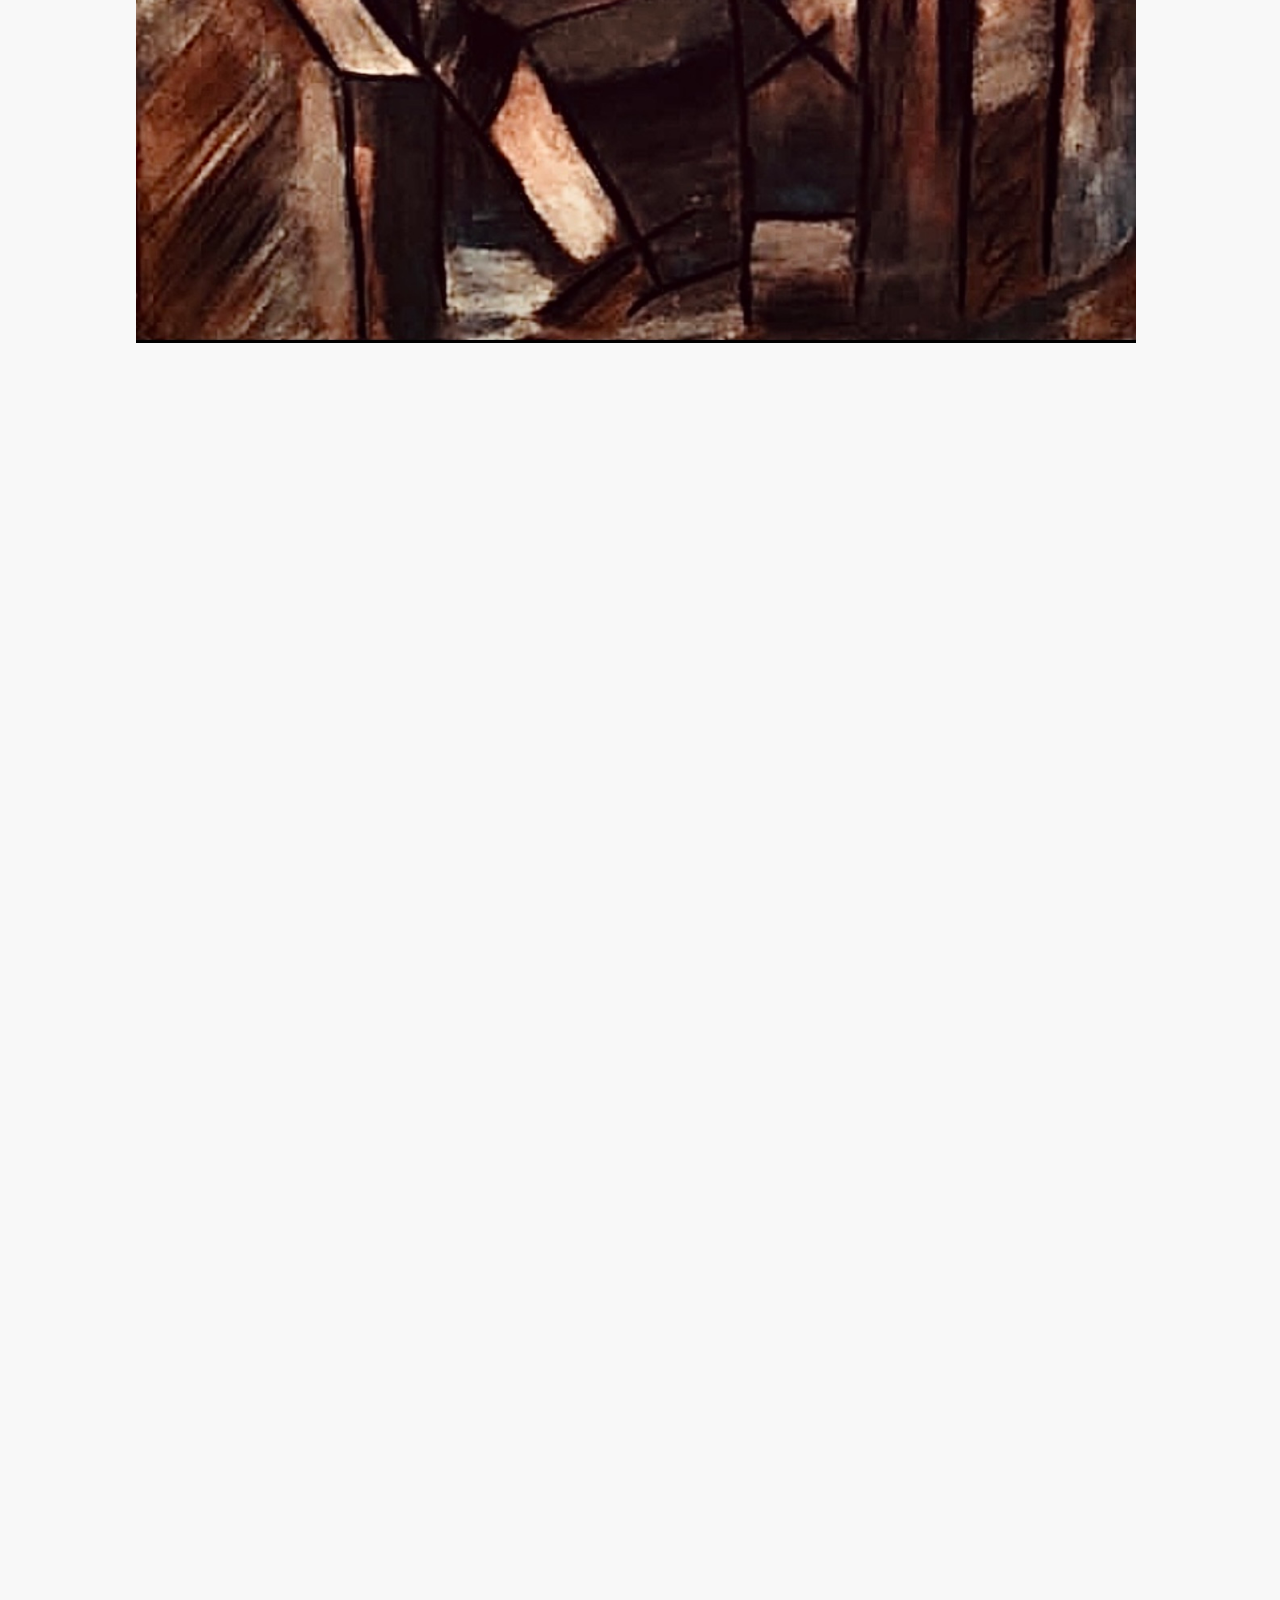
==== commit 6a03ffd8: "Add files via upload" ====
--- a/art.html
+++ b/art.html
@@ -29,7 +29,7 @@
             <img class="links-icon" 
             src="icons/links-icon.webp">
             <div class="tooltip"> 
-              <div class="twitter">Twitter: &#64; jackhartmann</div>
+              <div class="twitter">Twitter: &#64; JackHartmann</div>
             </div>
           </button>
         </div>
@@ -42,11 +42,11 @@
         </div>
         <button class="phone-number-button">
           <img class="phone-number-icon" src="icons/phone-number-icon.jpg">
-          <div class="tooltip">(651)-274-2830</div>
+          <div class="tooltip">(651) 274-2830</div>
         </button>
         <button class="email-address-button">
           <img class="email-address-icon" src="icons/email-address-icon.jpg">
-          <div class="tooltip">jackhartmann1997@gmail.com</div>
+          <div class="tooltip">jhartmann@spacecapitalllc.com</div>
         </button>
       </div>
 
@@ -101,8 +101,7 @@
    
 
     <div class="art-body" >
-      This page will be developed further in addition to better ease of viewing. Multiple perspectives is what I enjoy both in doing and viewing. Realism is niether a skill nor interest of mine; however, I respect [its difficulty].
-    Everything in this section is my doing. The only threat AI brings to the art world is regression... IMO. 
+      I enjoy multiple perspectives. Cameras are excellent at capturing a single perspective, and I do not have the talent to compete in that arena. Instead, I produce things which the eyes cannot see. 
     </div>
     <div class="Art-1-Image">
       <img class="Art-1" src="icons/Art-1.jpg">
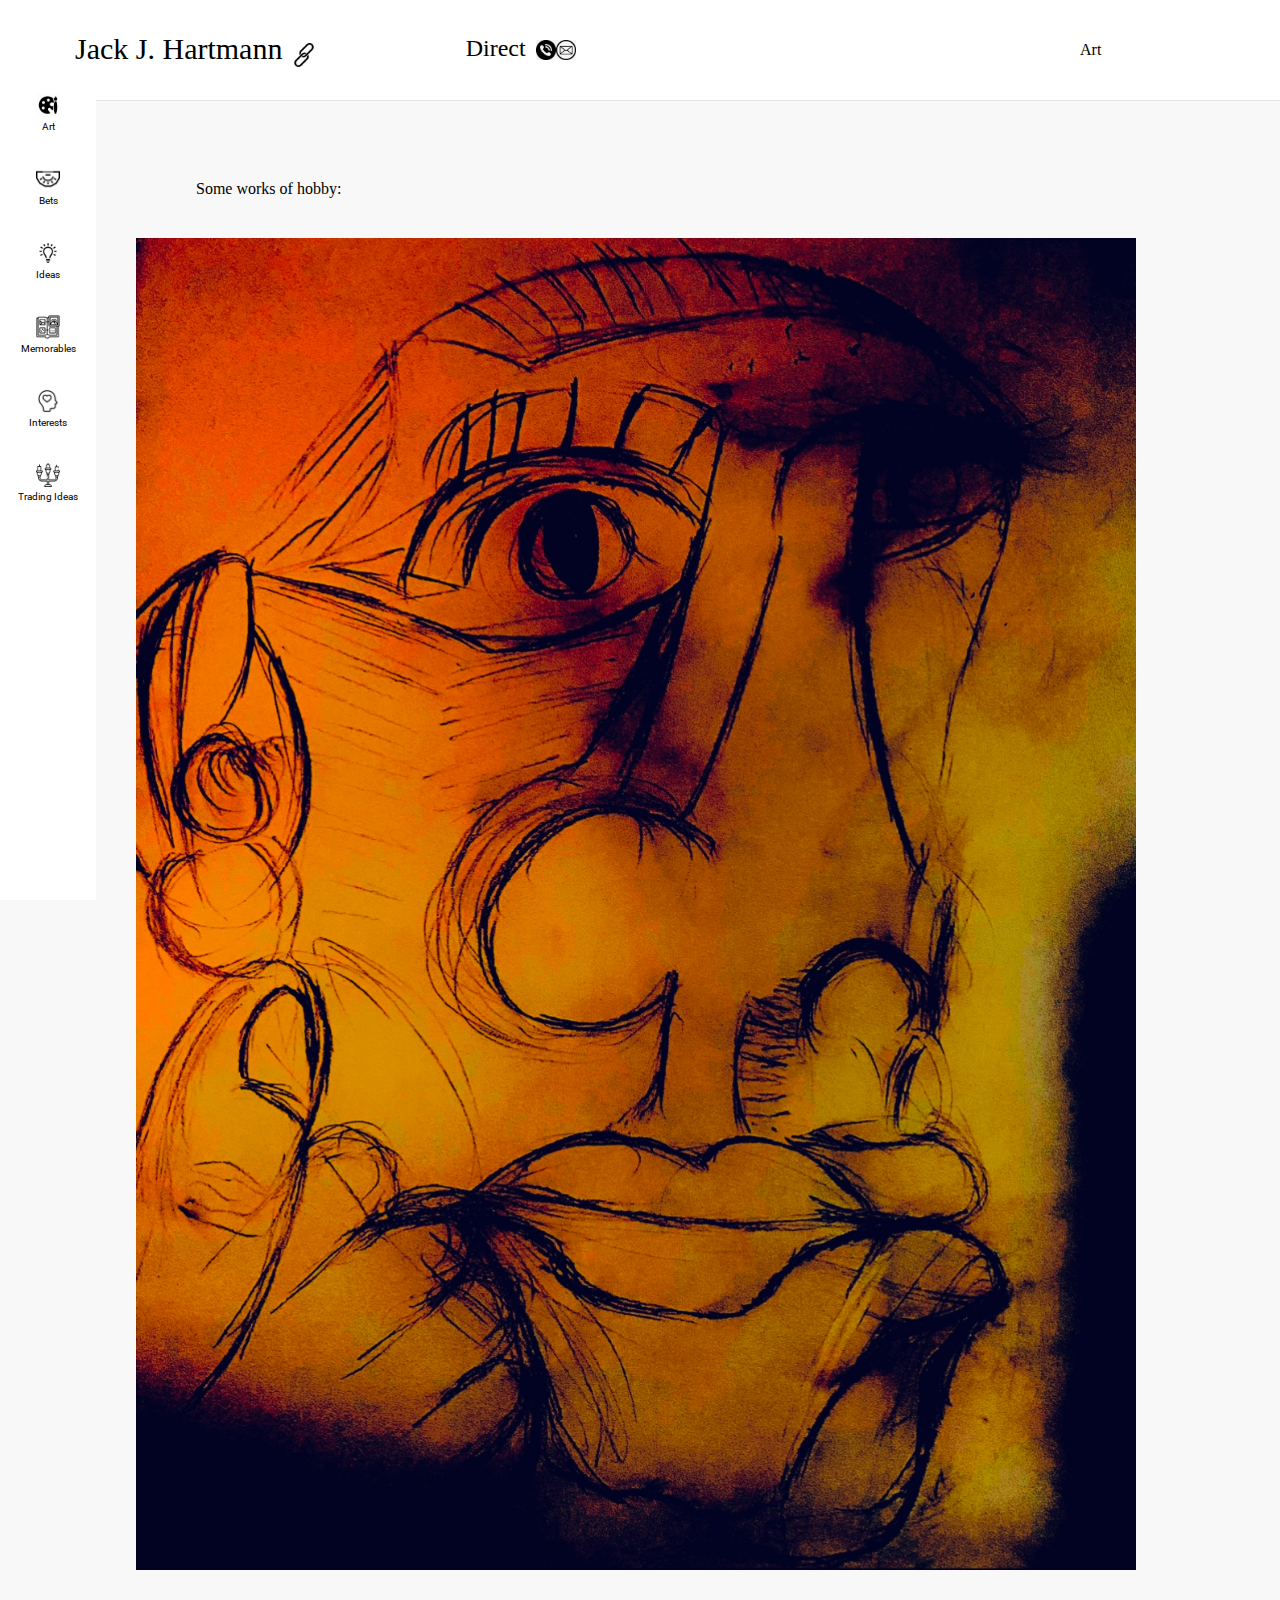
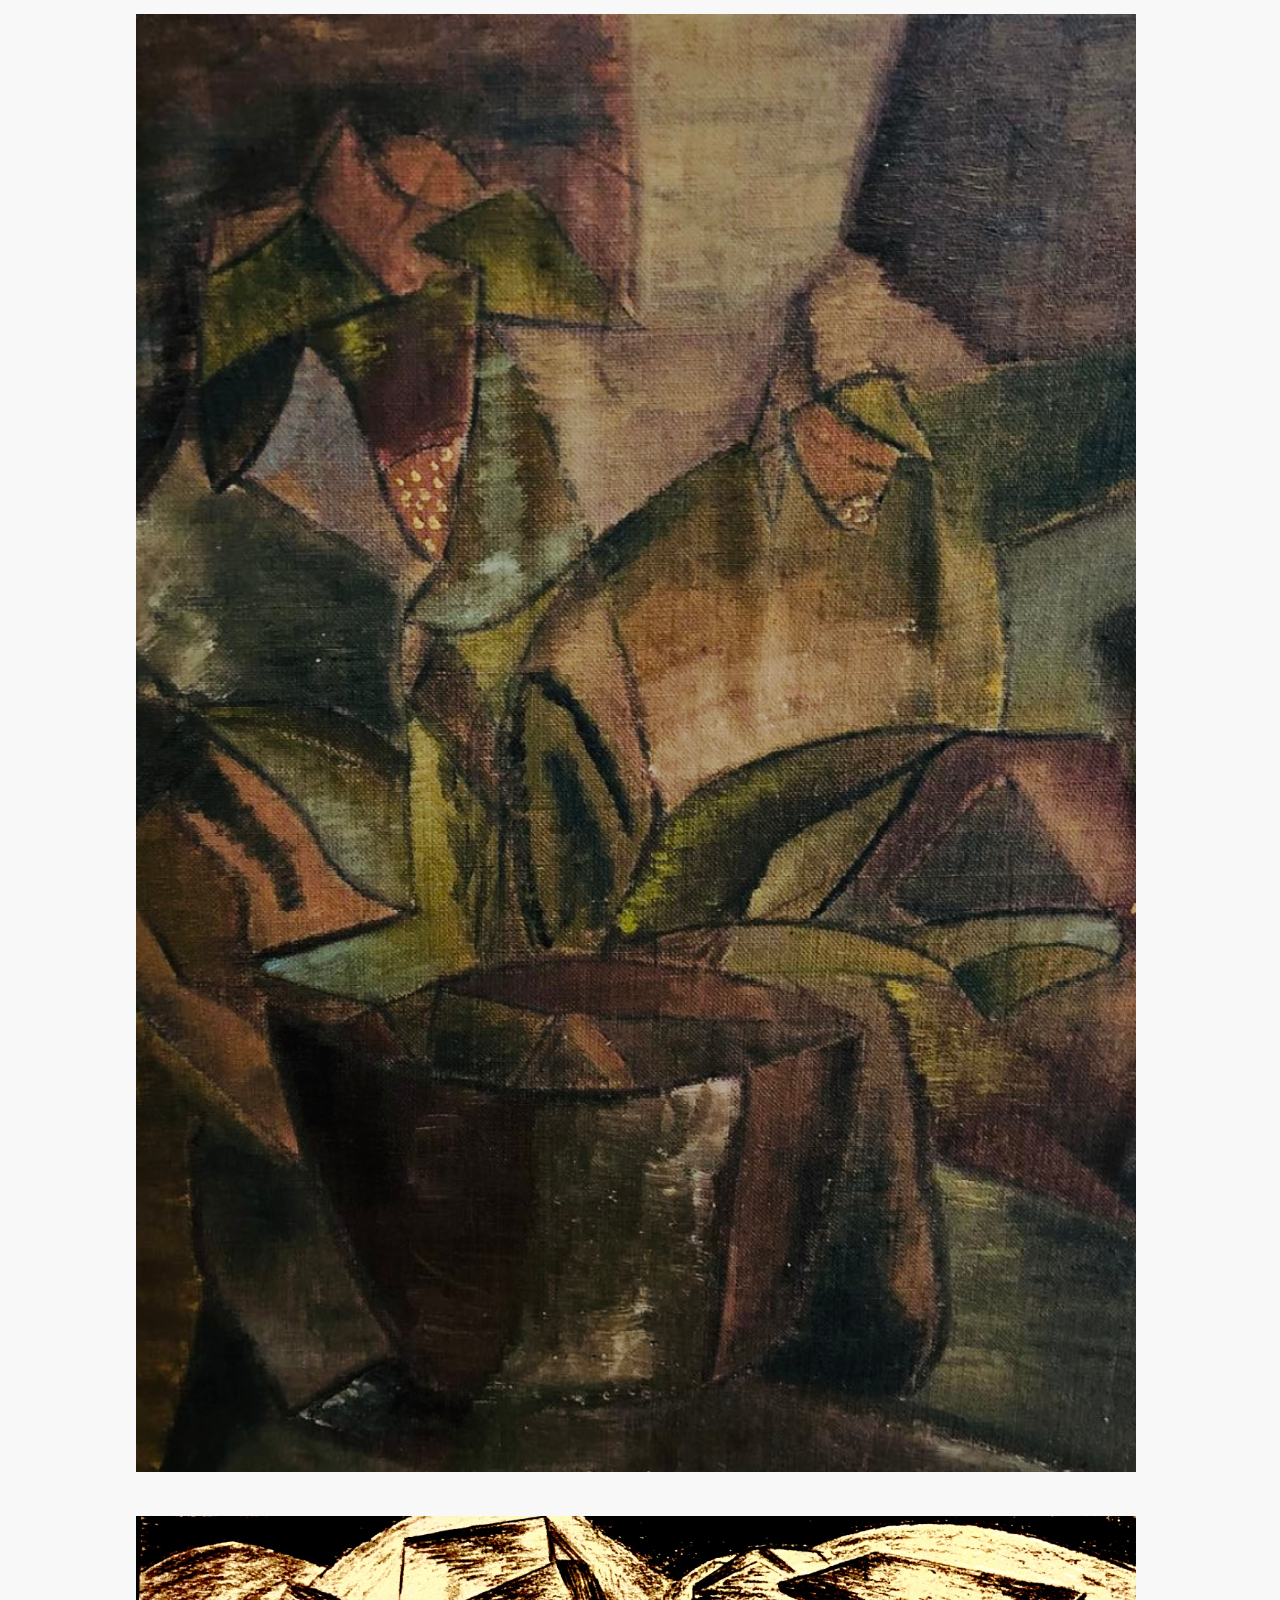
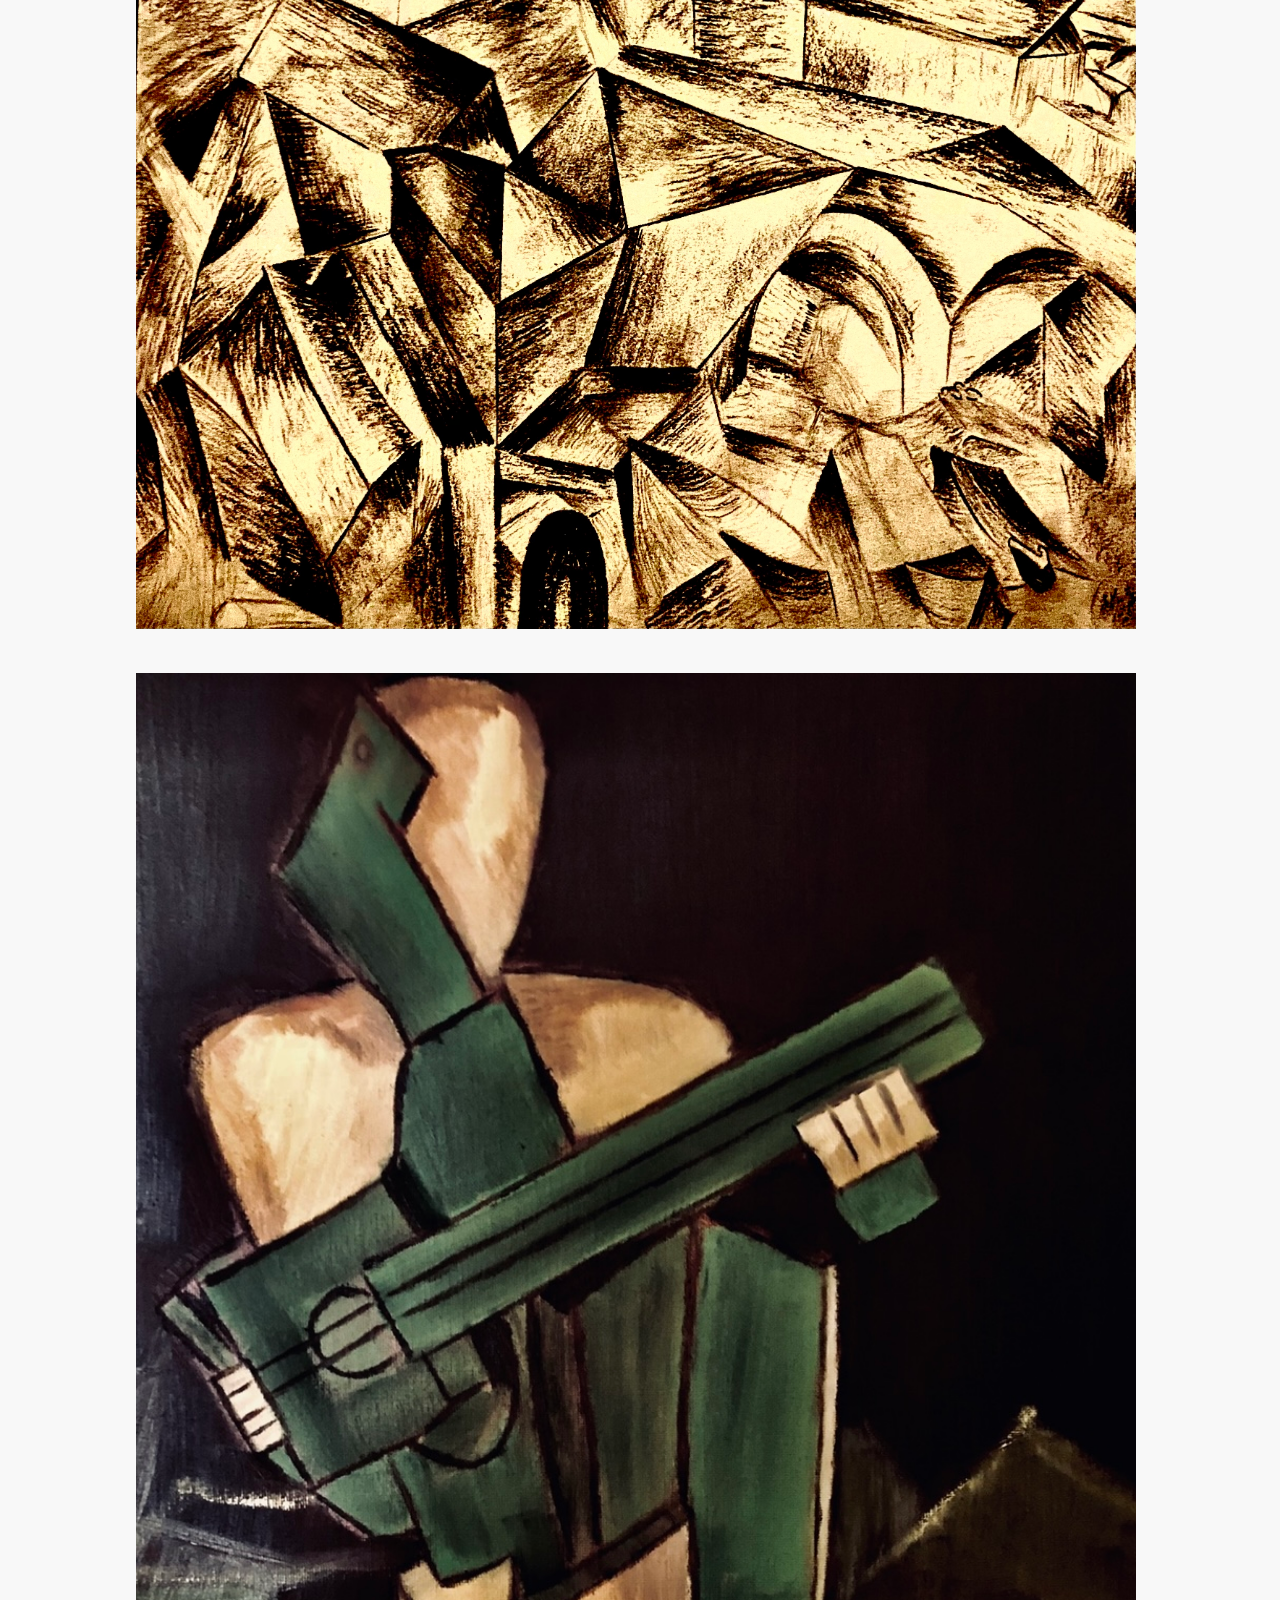
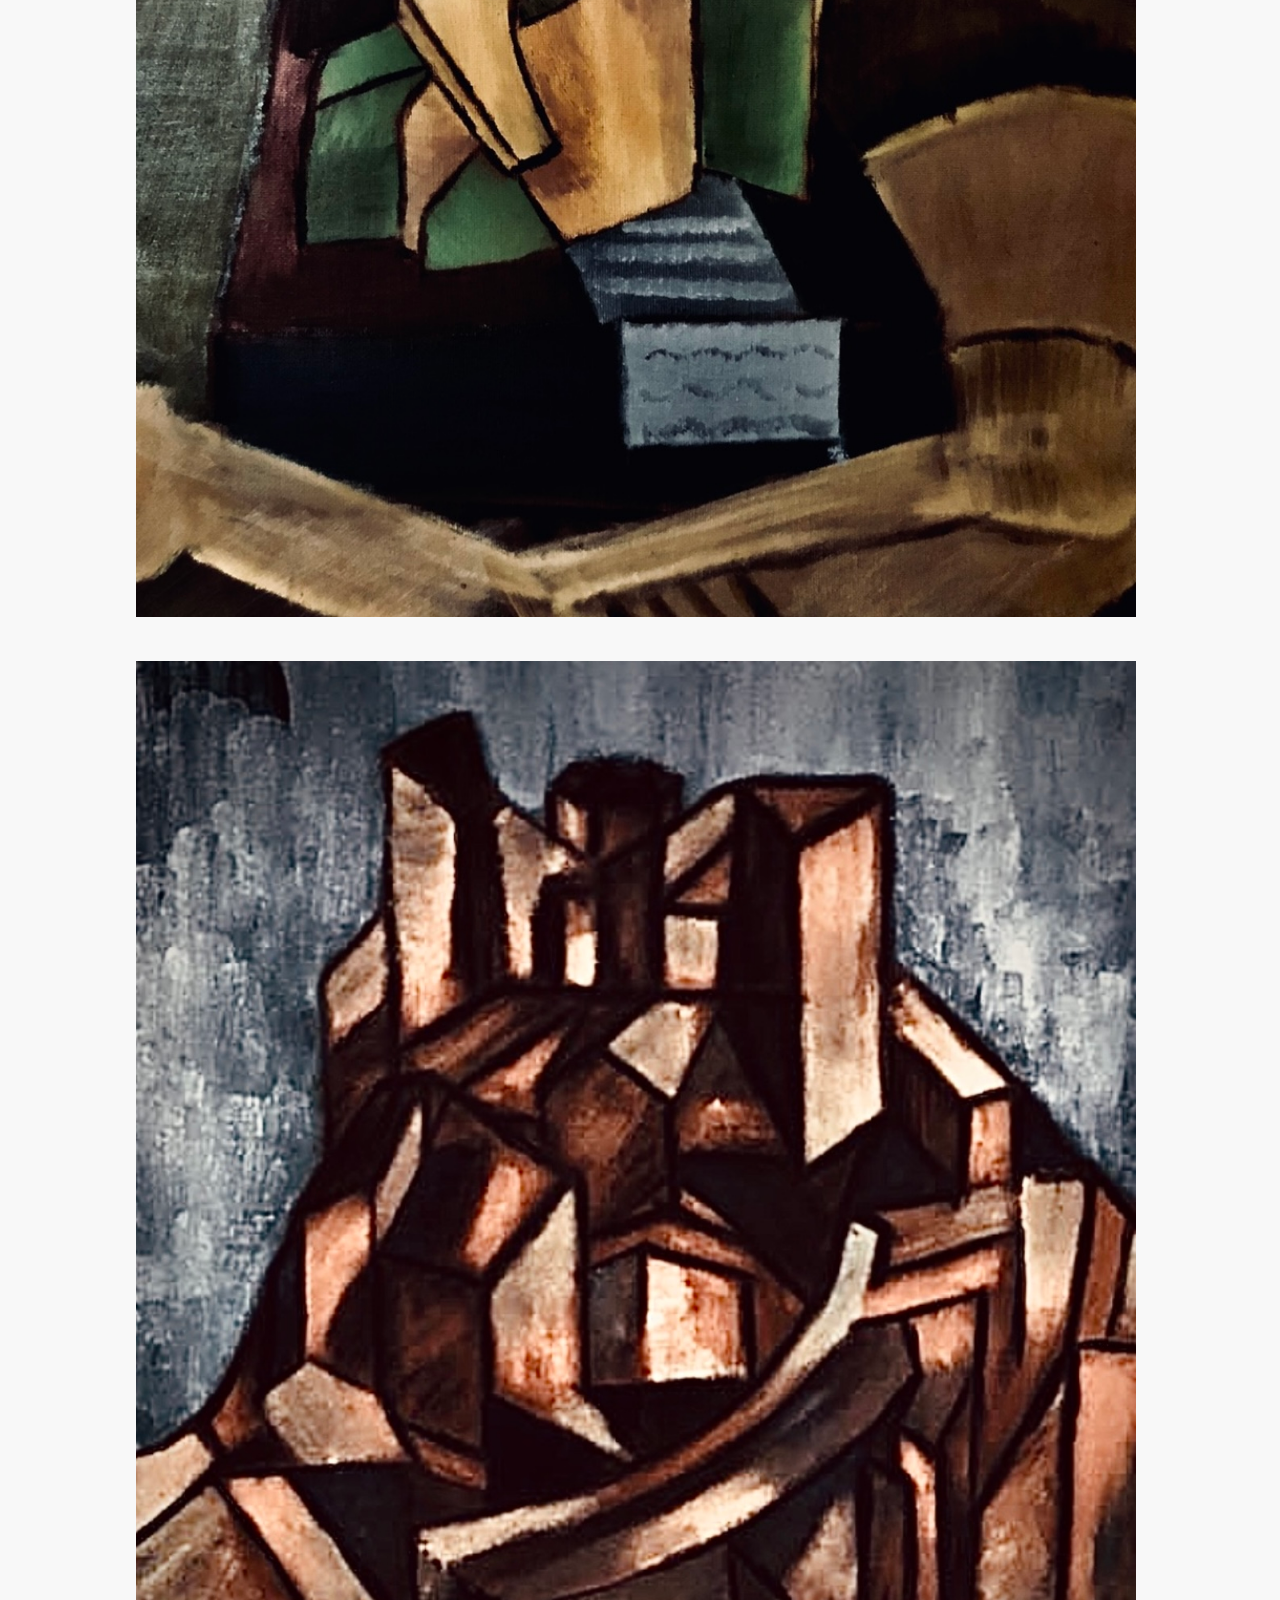
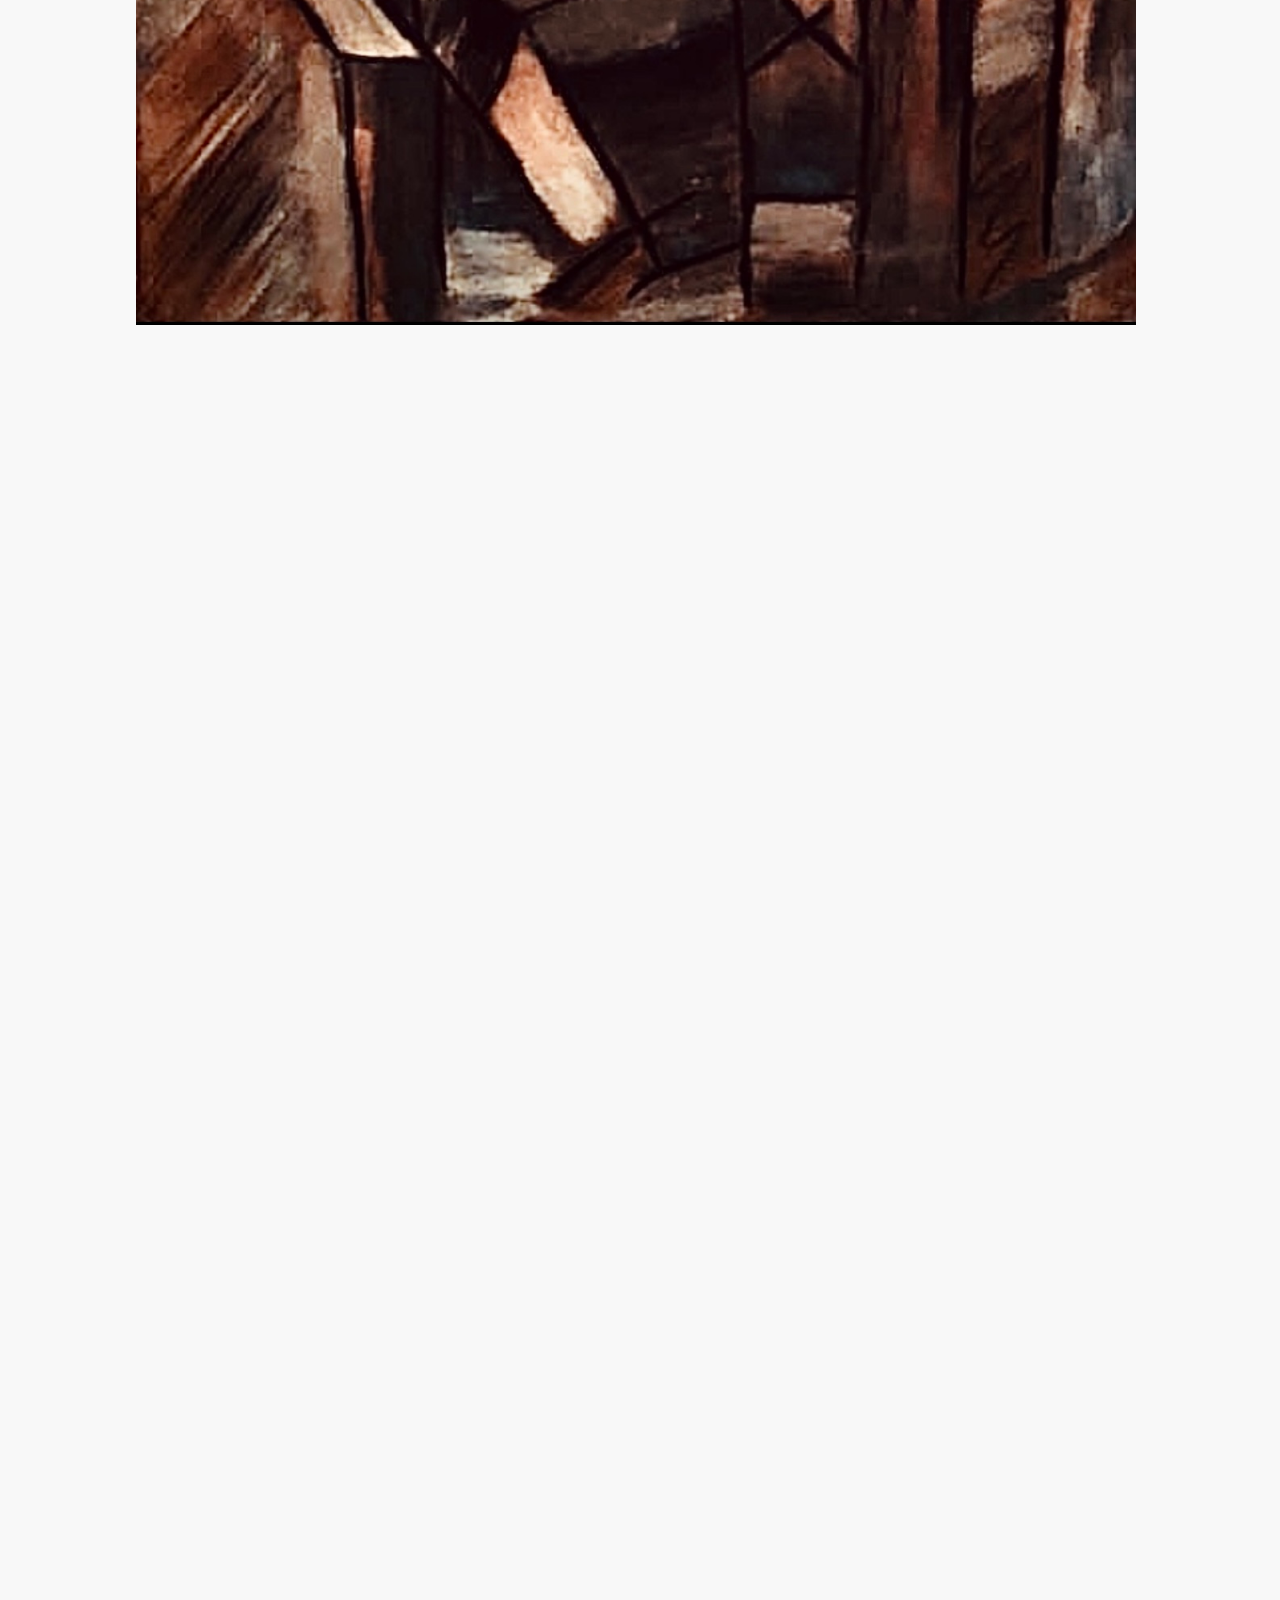
==== commit 5e6e14c9: "Add files via upload" ====
--- a/art.html
+++ b/art.html
@@ -101,7 +101,7 @@
    
 
     <div class="art-body" >
-      I enjoy multiple perspectives. Cameras are excellent at capturing a single perspective, and I do not have the talent to compete in that arena. Instead, I produce things which the eyes cannot see. 
+      Some works of hobby: 
     </div>
     <div class="Art-1-Image">
       <img class="Art-1" src="icons/Art-1.jpg">
